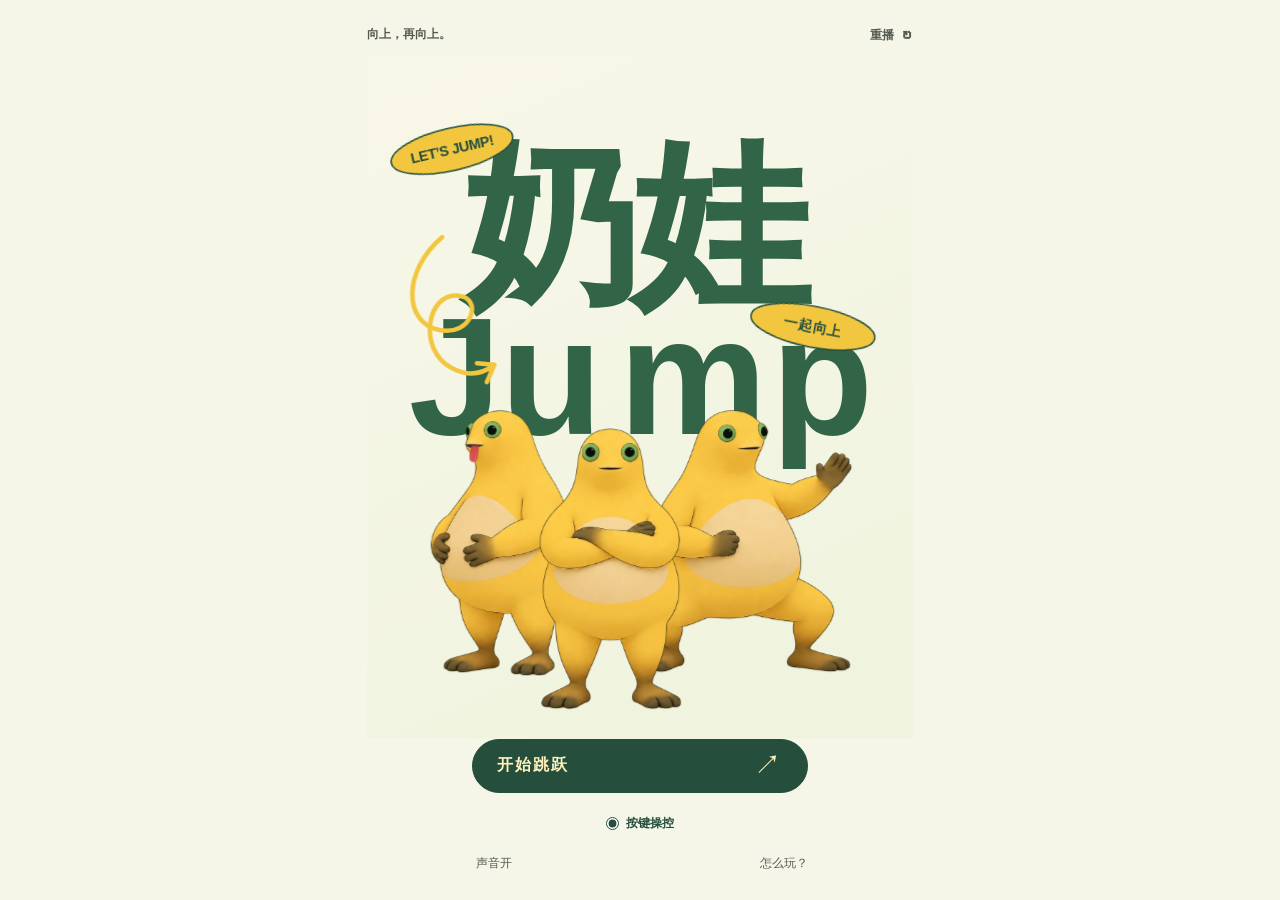
==== index.html @ a91e10dd "Publish current admin settings and original game audio" ====
<!doctype html>
<html lang="zh-CN">
<head>
  <meta name="naiwa-release" content="eeead22b32a5466d">
  <meta charset="utf-8">
  <meta name="viewport" content="width=device-width,initial-scale=1,viewport-fit=cover">
  <meta name="theme-color" content="#f5f6e8">
  <meta name="description" content="奶娃Jump，向上，再向上。和奶娃一起开始今天的第一跳。">
  <title>奶娃Jump</title>
  <link rel="icon" type="image/svg+xml" href="./releases/eeead22b32a5466d/assets/home/favicon.svg">
  <link rel="stylesheet" href="./releases/eeead22b32a5466d/src/styles.css">
  <link rel="stylesheet" href="./releases/eeead22b32a5466d/src/home.css">
</head>
<body class="home-page">
  <main id="home" class="jump-home" aria-label="奶娃Jump 游戏首页">
    <div class="home-topbar">
      <span id="home-record">向上，再向上。</span>
      <button id="replay" class="home-text-button" type="button" aria-label="重播首页动画">重播 <span aria-hidden="true">↻</span></button>
    </div>
    <section class="poster" aria-label="奶娃Jump 动态海报">
      <h1 class="sr-only">奶娃Jump</h1>
      <svg id="poster-art" viewBox="0 0 720 900" xmlns="http://www.w3.org/2000/svg" role="img" aria-labelledby="poster-title poster-description">
        <title id="poster-title">奶娃Jump</title>
        <desc id="poster-description">绿色大字下，同一个黄色奶娃从左至右做出侧身抱肚、正面抱臂、马步抬掌三个动作，人物造型依据四视图，搭配浅黄绿色背景。</desc>
        <defs>
          <linearGradient id="paper" x1="0" y1="0" x2="0.35" y2="1">
            <stop offset="0" stop-color="#f8f7e9"/><stop offset="1" stop-color="#f0f4df"/>
          </linearGradient>
          <clipPath id="jump-entry-window"><path d="M0 0h720v551H0z"/></clipPath>
        </defs>
        <path fill="url(#paper)" d="M0 0h720v900H0z"/>
        <g class="title-art" fill="#326447" aria-hidden="true">
          <g class="title-letter" data-letter="奶"><text x="125" y="305" class="title-cn">奶</text></g>
          <g class="title-letter" data-letter="娃"><text x="350" y="305" class="title-cn">娃</text></g>
          <g clip-path="url(#jump-entry-window)">
            <g class="title-letter" data-letter="J"><text x="55" y="499" class="title-en">J</text></g>
            <g class="title-letter" data-letter="u"><text x="176" y="499" class="title-en">u</text></g>
            <g class="title-letter" data-letter="m"><text x="332" y="499" class="title-en">m</text></g>
            <g class="title-letter" data-letter="p"><text x="533" y="499" class="title-en">p</text></g>
          </g>
        </g>
        <g class="sticker-wrap sticker-one" aria-hidden="true">
          <g transform="translate(112 123) rotate(-13)">
            <ellipse rx="82" ry="28" fill="#f3c63f" stroke="#254f3c" stroke-width="2"/>
            <text text-anchor="middle" dominant-baseline="central" fill="#254f3c" class="sticker-text">LET’S JUMP!</text>
          </g>
        </g>
        <g class="sticker-wrap sticker-two" aria-hidden="true">
          <g transform="translate(588 357) rotate(11)">
            <ellipse rx="83" ry="27" fill="#f3c63f" stroke="#254f3c" stroke-width="2"/>
            <text text-anchor="middle" dominant-baseline="central" fill="#254f3c" class="sticker-text sticker-chinese">一起向上</text>
          </g>
        </g>
        <g class="direction-mark" fill="none" stroke="#f3c63f" stroke-width="6" stroke-linecap="round" stroke-linejoin="round" aria-hidden="true">
          <path d="M99 239C47 283 48 351 94 361C139 371 153 319 121 316C78 311 67 388 111 411C136 425 155 417 167 408M145 405l23 2-10 23"/>
        </g>
        <g id="mascots" aria-hidden="true">
          <g id="mascot-motion">
            <g transform="translate(84 467) scale(.945945946)"><g class="mascot-slot slot-left" data-character="left" data-visible-width="194.690266"></g></g>
            <g transform="translate(352 467) scale(.932432432)"><g class="mascot-slot slot-right" data-character="right" data-visible-width="287.047244"></g></g>
            <g transform="translate(227 491)"><g class="mascot-slot slot-center" data-character="center" data-visible-width="187.121019"></g></g>
          </g>
        </g>
      </svg>
      <p id="art-error" class="home-error" hidden>角色插画加载失败，请刷新页面重试。</p>
    </section>
    <div class="home-actions">
      <button id="start-jump" class="home-start" type="button"><span>开始跳跃</span><span aria-hidden="true">↗</span></button>
      <fieldset class="home-modes" aria-label="选择操控方式">
        <legend class="sr-only">选择操控方式</legend>
        <label><input type="radio" name="home-mode" value="buttons" checked><span>按键操控</span></label>
        <!-- Tilt entry is retained for later development; restore hidden/disabled together. -->
        <label hidden><input type="radio" name="home-mode" value="tilt" disabled><span>倾斜操控</span></label>
      </fieldset>
      <div class="home-bottom">
        <button id="sound-toggle" class="home-text-button" type="button" aria-pressed="true">声音开</button>
        <button id="how-to" class="home-text-button" type="button" aria-expanded="false" aria-controls="home-help">怎么玩？</button>
      </div>
      <p id="home-help" class="home-help" hidden>奶娃会自动跳跃。电脑用 A / D 或左右方向键；手机按住左右按钮。</p>
      <p id="home-status" class="home-status" role="status" aria-live="polite"></p>
    </div>
  </main>
  <section id="game-shell" class="home-game-shell" aria-label="奶娃跳跃游戏" hidden>
    <div id="game-host" hidden></div>
    <button id="game-back" class="home-game-back" type="button">返回首页</button>
  </section>
  <noscript><p class="home-noscript">请启用 JavaScript 以播放动画和开始游戏。</p></noscript>
  <script type="module" src="./releases/eeead22b32a5466d/src/home.js"></script>
</body>
</html>
---- releases/eeead22b32a5466d/src/styles.css ----
@charset "UTF-8";
/* Game styles are scoped to .naiwa. The temporary page shell lives in play.css. */
.naiwa {
  font-family: "Microsoft YaHei", "PingFang SC", system-ui, sans-serif;
  font-synthesis: none;
  font-size: 16px;
  font-weight: 400;
  -webkit-tap-highlight-color: transparent;
}
.naiwa, .naiwa * { box-sizing: border-box; }
.naiwa button, .naiwa input { font: inherit; }
.naiwa button { cursor: pointer; touch-action: manipulation; user-select: none; -webkit-user-select: none; -webkit-touch-callout: none; }
.naiwa button:disabled { cursor: default; opacity: .55; }
.naiwa button:focus-visible, .naiwa input:focus-visible { outline: 3px solid #d58348; outline-offset: 3px; }
.naiwa button:active:not(:disabled) { transform: translateY(2px); }
.naiwa[hidden], .naiwa [hidden] { display: none !important; }
.naiwa .build-version { margin: 14px 0 0; text-align: center; font-size: 11px; line-height: 1.5; color: #738b79; }

.naiwa {
  width: min(100%,430px);
  height: 100dvh;
  max-height: 920px;
  outline: none;
  position: relative;
  color: #263f3d;
}

.naiwa .game-frame {
  height: 100%;
  display: flex;
  flex-direction: column;
  overflow: hidden;
  background: #f8f6e9;
  position: relative;
}

.naiwa .brand-bar {
  height: 58px;
  min-height: 58px;
  padding: 0 22px;
  display: flex;
  align-items: center;
  justify-content: space-between;
  border-bottom: 1px solid #263f3d18;
  background: #faf8ed;
  z-index: 1;
}

.naiwa .wordmark {
  font-size: 19px;
  letter-spacing: 2px;
  font-weight: 900;
  display: flex;
  align-items: center;
  gap: 8px;
}

.naiwa .brand-star {
  font-size: 27px;
  line-height: 1;
  color: #ad653d;
}

.naiwa .edition {
  font-size: 10px;
  letter-spacing: 2px;
  color: #708078;
}

.naiwa .playfield {
  position: relative;
  flex: 1;
  min-height: 0;
  overflow: hidden;
}

.naiwa .playfield canvas {
  display: block;
  width: 100%;
  height: 100%;
  touch-action: none;
}

.naiwa .hud {
  position: absolute;
  inset: 20px 22px auto;
  display: flex;
  justify-content: space-between;
  pointer-events: none;
}

.naiwa .height {
  display: flex;
  flex-direction: column;
}

.naiwa .height>span {
  font-size: 10px;
  letter-spacing: 2px;
  color: #6e8478;
}

.naiwa .height strong {
  font-family: ui-rounded,"Arial Rounded MT Bold",system-ui,sans-serif;
  font-size: 38px;
  line-height: 1.2;
  letter-spacing: -1.8px;
  font-weight: 850;
  font-variant-numeric: tabular-nums;
}

.naiwa .height .difficulty-label {
  margin-top: 3px;
  font-size: 10px;
  letter-spacing: 1px;
  font-weight: 700;
  color: #526e52;
}
.naiwa .height .difficulty-label[data-stage="2"] { color: #926221; }
.naiwa .height .difficulty-label[data-stage="3"],
.naiwa .height .difficulty-label[data-stage="4"] { color: #a04b44; }

.naiwa .height small {
  font-size: 15px;
  letter-spacing: 0;
  margin-left: 5px;
  color: #6e8478;
  font-weight: 500;
}

.naiwa .pause-button {
  pointer-events: auto;
  border: 1.5px solid #263f3d;
  background: #fffdf1dd;
  color: #263f3d;
  border-radius: 50%;
  height: 44px;
  width: 44px;
  font-size: 22px;
  font-weight: 700;
  box-shadow: 0 3px 0 #263f3d12;
}

.naiwa .control-bar {
  min-height: 94px;
  padding: 14px 22px max(14px,env(safe-area-inset-bottom));
  display: flex;
  justify-content: space-between;
  align-items: center;
  border-top: 1px solid #263f3d1a;
  background: #faf8ed;
  gap: 10px;
}

.naiwa .direction-button {
  width: 86px;
  height: 61px;
  flex-shrink: 0;
  border: 1.5px solid #263f3d;
  border-radius: 18px;
  background: #fffdf1;
  box-shadow: 0 4px 0 #bdc9b5;
  font-size: 34px;
  line-height: 1;
  color: #263f3d;
  touch-action: none;
  transition: background 90ms,transform 90ms;
}

.naiwa .direction-button.held {
  background: #f6d75d;
  transform: translateY(4px);
  box-shadow: none;
}

.naiwa .direction-button:disabled {
  opacity: .28;
}

.naiwa .control-caption {
  text-align: center;
  line-height: 1.8;
  white-space: nowrap;
}

.naiwa .control-caption strong {
  display: block;
  font-size: 12px;
  letter-spacing: 2px;
}

.naiwa .control-caption span {
  font-size: 10px;
  color: #7a887b;
}

.naiwa .control-bar[data-mode="tilt"] [data-direction] {
  display: none;
}

.naiwa .control-bar[data-mode="tilt"] {
  justify-content: center;
}

.naiwa .overlay {
  position: absolute;
  inset: 0;
  background: #f4f5eacd;
  display: flex;
  align-items: center;
  justify-content: center;
  padding: 18px;
  overflow: auto;
  overscroll-behavior: contain;
  z-index: 5;
}

.naiwa .panel {
  width: 100%;
  max-width: 355px;
  max-height: 100%;
  overflow: auto;
  padding: 25px 22px;
  background: #fffdf3;
  border: 1.5px solid #263f3d;
  border-radius: 23px;
  box-shadow: 0 7px 0 #263f3d12;
  scrollbar-width: thin;
}

.naiwa .panel-kicker {
  font-size: 11px;
  letter-spacing: 2px;
  margin: 0 0 10px;
  color: #798775;
}

.naiwa .panel h1,
.naiwa .panel h2 {
  font-size: 26px;
  line-height: 1.35;
  letter-spacing: -1px;
  margin: 0 0 9px;
  font-weight: 850;
}

.naiwa .panel-intro {
  font-size: 12px;
  line-height: 1.7;
  color: #748275;
  margin: 0 0 23px;
}

.naiwa .mode-options {
  display: grid;
  gap: 10px;
  margin: 18px 0 20px;
}

.naiwa .mode-card {
  width: 100%;
  display: grid;
  grid-template-columns: 29px 1fr 17px;
  gap: 10px;
  align-items: center;
  text-align: left;
  background: transparent;
  color: #263f3d;
  border: 1.5px solid #d9dfcc;
  border-radius: 13px;
  padding: 14px 12px;
  min-height: 86px;
}

.naiwa .mode-card.selected {
  background: #f0f3de;
  border-color: #4b6650;
  box-shadow: inset 0 0 0 .5px #4b6650;
}

.naiwa .mode-card strong {
  display: block;
  font-size: 14px;
  margin-bottom: 5px;
}

.naiwa .mode-card small {
  display: block;
  font-size: 11px;
  line-height: 1.65;
  color: #6b7b6d;
}

.naiwa .mode-symbol {
  font-size: 30px;
  color: #526e52;
}

.naiwa .mode-symbol.arrows {
  font-size: 32px;
}

.naiwa .selection {
  width: 17px;
  height: 17px;
  border: 1px solid #a7b69d;
  border-radius: 50%;
  font-size: 12px;
  line-height: 16px;
  text-align: center;
}

.naiwa .selected .selection {
  background: #526e52;
  border-color: #526e52;
  color: #fffdf1;
}

.naiwa .primary {
  width: 100%;
  padding: 16px 17px;
  min-height: 52px;
  display: flex;
  justify-content: space-between;
  align-items: center;
  border: 1.5px solid #263f3d;
  border-radius: 12px;
  background: #f6d75d;
  color: #263f3d;
  font-size: 15px;
  font-weight: 750;
  box-shadow: 0 4px 0 #d9bc4b;
  gap: 8px;
}

.naiwa .primary>span {
  font-size: 20px;
  line-height: 1;
}

.naiwa .best-line {
  font-size: 11px;
  color: #7a887b;
  display: flex;
  justify-content: center;
  gap: 10px;
  margin: 19px 0 0;
}

.naiwa .best-line strong {
  font-weight: 700;
  color: #526951;
}

.naiwa .button-row {
  display: flex;
  gap: 9px;
  margin-top: 15px;
}

.naiwa .secondary {
  padding: 12px 8px;
  min-height: 44px;
  flex: 1;
  border: 1px solid #d9dfcc;
  background: transparent;
  border-radius: 11px;
  color: #526951;
  font-size: 12px;
}

.naiwa .secondary.full {
  width: 100%;
  margin-top: 14px;
}

.naiwa .notice {
  font-size: 12px;
  line-height: 1.7;
  padding: 10px 12px;
  background: #edf1e0;
  border-radius: 9px;
  margin: 10px 0 16px;
  overflow-wrap: anywhere;
}

.naiwa .notice.error {
  background: #f8e8e1;
  color: #78452e;
}

.naiwa .text-button {
  background: none;
  border: 0;
  padding: 8px 0;
  color: #526951;
  text-decoration: underline;
  text-underline-offset: 3px;
  font-size: 12px;
  min-height: 40px;
  display: block;
}

.naiwa .notice.error .text-button {
  color: #78452e;
  font-weight: 700;
}

.naiwa .sound-settings {
  display: flex;
  gap: 25px;
  margin: 12px 0 21px;
}

.naiwa .sound-settings label {
  position: relative;
  font-size: 12px;
  display: flex;
  gap: 10px;
  align-items: center;
  cursor: pointer;
  min-height: 32px;
}

.naiwa .sound-settings input {
  position: absolute;
  right: 0;
  width: 35px;
  height: 24px;
  opacity: 0;
  cursor: pointer;
}

.naiwa .switch {
  width: 34px;
  height: 20px;
  border-radius: 15px;
  background: #d9dfcc;
  padding: 3px;
  pointer-events: none;
}

.naiwa .switch:before {
  content: "";
  display: block;
  width: 14px;
  height: 14px;
  border-radius: 50%;
  background: #fffdf3;
}

.naiwa .sound-settings input:checked+.switch {
  background: #526e52;
}

.naiwa .sound-settings input:checked+.switch:before {
  transform: translateX(14px);
}

.naiwa .sound-settings input:focus-visible+.switch {
  outline: 3px solid #d58348;
  outline-offset: 3px;
}

.naiwa .setting-label {
  display: flex;
  justify-content: space-between;
  font-size: 12px;
}

.naiwa .tilt-settings input {
  width: 100%;
  accent-color: #526e52;
  font-size: 16px;
  height: 30px;
}

.naiwa .tilt-settings .text-button {
  padding-top: 0;
}

.naiwa .result-label {
  font-size: 12px;
  margin: 25px 0 0;
  color: #748275;
}

.naiwa .result-score {
  font-family: ui-rounded,system-ui,sans-serif;
  font-weight: 850;
  font-size: 76px;
  line-height: 1.3;
  letter-spacing: -4px;
  font-variant-numeric: tabular-nums;
}

.naiwa .result-score span {
  font-size: 22px;
  letter-spacing: 0;
  margin-left: 8px;
  font-weight: 500;
  color: #748275;
}

.naiwa .result-best {
  display: flex;
  justify-content: space-between;
  font-size: 12px;
  color: #748275;
  padding: 13px 0 22px;
  margin: 0 0 12px;
  border-bottom: 1px dashed #c9d1bc;
}

.naiwa .result-best strong {
  color: #526951;
}

.naiwa .hint {
  position: absolute;
  bottom: 26px;
  left: 50%;
  transform: translateX(-50%);
  white-space: nowrap;
  font-size: 12px;
  line-height: 1.6;
  background: #263f3dee;
  color: #fffdf1;
  padding: 11px 17px;
  border-radius: 30px;
  pointer-events: none;
  z-index: 3;
  max-width: calc(100% - 22px);
}

.naiwa .orientation-cover {
  position: absolute;
  inset: 0;
  z-index: 20;
  background: #f9f7e9;
  display: flex;
  flex-direction: column;
  justify-content: center;
  align-items: center;
  text-align: center;
  padding: 20px;
}

.naiwa .orientation-cover>span {
  font-size: 55px;
}

.naiwa .orientation-cover h2 {
  font-size: 22px;
  margin: 10px 0;
}

.naiwa .orientation-cover p {
  font-size: 13px;
  color: #748275;
  line-height: 1.8;
}

.naiwa .height {
  background: #f7f8edef;
  border-radius: 13px;
  padding: 9px 12px;
  margin: -9px -12px 0;
  box-shadow: 0 1px 0 #263f3d09;
}

@media(hover:hover) and (pointer:fine) {
  .naiwa .mode-card:hover,
  .naiwa .secondary:hover {
    background: #f0f3de;
  }

  .naiwa .primary:hover {
    background: #ffe375;
  }

  .naiwa .pause-button:hover {
    background: #f6d75d;
  }

}

@media(min-width:600px) and (min-height:760px) {
  .naiwa {
    height: calc(100dvh - 48px);
    max-height: 870px;
  }

  .naiwa .game-frame {
    border-radius: 24px;
    border: 1px solid #ffffff38;
    box-shadow: 0 22px 70px #0e201f66;
  }

}

@media(pointer:coarse) {
  .naiwa .brand-bar {
    height: calc(51px + env(safe-area-inset-top));
    min-height: calc(51px + env(safe-area-inset-top));
    padding-top: env(safe-area-inset-top);
  }

  .naiwa {
    max-height: none;
  }

  .naiwa .game-frame {
    border-radius: 0;
  }

}

@media(max-height:700px) {
  .naiwa .brand-bar {
    height: 45px;
    min-height: 45px;
  }

  .naiwa .control-bar {
    min-height: 76px;
    padding-top: 9px;
    padding-bottom: max(9px,env(safe-area-inset-bottom));
  }

  .naiwa .direction-button {
    height: 51px;
    width: 76px;
  }

  .naiwa .panel {
    padding: 18px;
  }

  .naiwa .mode-options {
    margin: 12px 0;
    gap: 7px;
  }

  .naiwa .mode-card {
    padding: 10px;
    min-height: 71px;
  }

  .naiwa .panel-intro {
    margin-bottom: 14px;
  }

  .naiwa .panel h1,
  .naiwa .panel h2 {
    font-size: 23px;
  }

  .naiwa .panel-kicker {
    margin-bottom: 6px;
  }

  .naiwa .primary {
    padding: 12px;
    min-height: 47px;
  }

  .naiwa .sound-settings {
    margin: 7px 0 12px;
  }

}

@media(prefers-reduced-motion:reduce) {
  .naiwa *,
  .naiwa *:before,
  .naiwa *:after {
    transition: none!important;
    scroll-behavior: auto!important;
  }

}

.naiwa .result-character { display: block; width: 66px; height: 88px; object-fit: contain; margin: -10px auto -8px; }

/* Cover world: warm ivory framing and soft forest-green controls. */
.naiwa { --world-accent: #acc09b; color: #194734; }
.naiwa .game-frame { background: #f8f7ec; }
.naiwa button:focus-visible,
.naiwa input:focus-visible,
.naiwa .sound-settings input:focus-visible + .switch { outline-color: #c59327; }
.naiwa .brand-bar {
  height: 48px;
  min-height: 48px;
  padding: 0 18px;
  background: #faf9ef;
  color: #194734;
  border-bottom: 1px solid #31534010;
}
.naiwa .wordmark { font-size: 18px; letter-spacing: .5px; gap: 7px; }
.naiwa .brand-star { font-size: 22px; color: #c9a741; }
.naiwa .edition { color: #617367; font-size: 10px; letter-spacing: 1px; }
.naiwa .hud { inset: 14px 16px auto; align-items: flex-start; }
.naiwa .height {
  position: relative;
  margin: 0;
  padding: 8px 11px 9px;
  min-width: 108px;
  background: #fcfbf0f5;
  color: #194734;
  border: 1px solid #fffef7b3;
  border-radius: 13px;
  box-shadow: 0 3px 12px #2544300c;
}
/* The number and unit already identify the height; retain its label for readers. */
.naiwa .height > span:first-child {
  position: absolute;
  width: 1px;
  height: 1px;
  overflow: hidden;
  clip-path: inset(50%);
  white-space: nowrap;
}
.naiwa .height strong { font-size: 30px; line-height: 1.1; letter-spacing: -1px; }
.naiwa .height small { color: #194734; font-size: 15px; font-weight: 700; margin-left: 4px; }
.naiwa .height .world-label { margin-top: 4px; color: #314c3d; font-size: 11px; line-height: 1.25; letter-spacing: .5px; font-weight: 700; }
.naiwa .height .difficulty-label,
.naiwa .height .difficulty-label[data-stage] { margin-top: 4px; color: #5f7165; font-size: 9px; line-height: 1.25; font-weight: 400; letter-spacing: .5px; }
.naiwa .height .difficulty-label::before { content: '难度 · '; }
.naiwa .world-stops { display: flex; align-items: center; gap: 4px; margin-top: 5px; }
.naiwa .world-stops i { display: block; width: 8px; height: 3px; border-radius: 2px; background: #dbe1d2; }
.naiwa .world-stops i.reached { background: #708d69; }
.naiwa .world-stops i.current { width: 15px; background: #24523e; }
.naiwa .pause-button {
  display: grid;
  place-items: center;
  position: relative;
  padding: 0;
  background: #214e3e;
  color: #faf9eb;
  border: 1.5px solid #fffef0;
  border-radius: 50%;
  height: 44px;
  width: 44px;
  line-height: 1;
  font-size: 0;
  box-shadow: 0 2px 9px #1b382b1a;
}
.naiwa .pause-button::before,
.naiwa .pause-button::after { content: ''; position: absolute; top: 50%; transform: translateY(-50%); width: 5px; height: 18px; border-radius: 3px; background: currentColor; }
.naiwa .pause-button::before { left: 13px; }
.naiwa .pause-button::after { right: 13px; }
.naiwa .control-bar {
  min-height: 86px;
  padding: 12px 18px max(12px, env(safe-area-inset-bottom));
  gap: 8px;
  color: #254638;
  border-top: 1px solid #31534010;
  background: #faf9ef;
}
.naiwa .control-caption { min-width: 0; line-height: 1.7; }
.naiwa .control-caption strong { font-size: 12px; letter-spacing: .5px; }
.naiwa .control-caption span { color: #657468; font-size: 9px; }
.naiwa .direction-button {
  width: 86px;
  height: 56px;
  border: 1px solid #174332;
  border-radius: 999px;
  background: #214e3e;
  color: #faf9eb;
  font-size: 34px;
  font-weight: 500;
  box-shadow: 0 2px 5px #2444340d;
}
.naiwa .direction-button.held { background: #3a7056; transform: translateY(2px); box-shadow: inset 0 1px 3px #17362824; }
.naiwa .direction-button:disabled { opacity: .35; }
.naiwa .overlay { background: #ecf0e3bd; }
.naiwa .panel { background: #fcfbf1; border: 1px solid #b8c6b7; border-radius: 23px; box-shadow: 0 14px 36px #263f3d1a; }
.naiwa .panel-kicker,
.naiwa .panel-intro,
.naiwa .build-version { color: #667766; }
.naiwa .primary { background: #214e3e; border-color: #214e3e; border-radius: 999px; color: #faf9eb; box-shadow: 0 2px 5px #24443412; }
.naiwa .mode-card.selected { background: #eef2e2; border-color: #52765c; box-shadow: inset 0 0 0 .5px #52765c; }
.naiwa .hint { background: #214e3ef2; border: 1px solid #f6f5e93d; border-radius: 999px; color: #faf9eb; box-shadow: 0 3px 12px #1839271a; }
.naiwa .orientation-cover { background: #faf9ef; }
@media (hover: hover) and (pointer: fine) {
  .naiwa .primary:hover,
  .naiwa .pause-button:hover,
  .naiwa .direction-button:hover { background: #32634b; }
  .naiwa .direction-button.held:hover { background: #3a7056; }
}
@media (min-width: 600px) and (min-height: 760px) {
  .naiwa .game-frame { border-color: #dce2d5; box-shadow: 0 18px 55px #30513b1c; }
}
@media (pointer: coarse) {
  .naiwa .brand-bar {
    height: calc(48px + env(safe-area-inset-top));
    min-height: calc(48px + env(safe-area-inset-top));
    padding-top: env(safe-area-inset-top);
  }
}
@media (max-width: 360px) {
  .naiwa .brand-bar { padding-right: 14px; padding-left: 14px; }
  .naiwa .control-bar { padding-right: 14px; padding-left: 14px; gap: 7px; }
  .naiwa .direction-button { width: 72px; }
  .naiwa .control-caption strong { font-size: 11px; }
}
@media (max-height: 700px) {
  .naiwa .brand-bar { height: calc(42px + env(safe-area-inset-top)); min-height: calc(42px + env(safe-area-inset-top)); }
  .naiwa .control-bar { min-height: 74px; padding-top: 9px; padding-bottom: max(9px, env(safe-area-inset-bottom)); }
  .naiwa .direction-button { height: 52px; }
  .naiwa .hud { inset: 10px 13px auto; }
  .naiwa .height { min-width: 101px; padding: 7px 10px; }
  .naiwa .height strong { font-size: 26px; }
  .naiwa .height .difficulty-label { display: block; }
  .naiwa .world-stops { margin-top: 4px; }
}

/* A quiet pause after the fall: the result rises into the same paper-and-green world. */
.naiwa { --ease-out: cubic-bezier(.23, 1, .32, 1); }
.naiwa[data-view="dying"] .control-bar { visibility: hidden; }
.naiwa[data-view="over"] .overlay {
  padding: 22px;
  background: #eff2e6e6;
  animation: result-fade 200ms ease both;
}
.naiwa .result-panel {
  max-width: 354px;
  padding: 24px;
  border: 1px solid #b2c1a7;
  border-radius: 26px;
  background: #fcfbef;
  box-shadow: 0 8px 0 #32513e0a, 0 18px 44px #1e453320;
  animation: result-enter 240ms var(--ease-out) both;
}
.naiwa .result-hero {
  display: grid;
  grid-template-columns: 1fr 126px;
  align-items: center;
  min-height: 130px;
  margin-bottom: 13px;
}
.naiwa .result-heading { position: relative; z-index: 1; }
.naiwa .result-panel .panel-kicker {
  margin: 0 0 10px;
  color: #688064;
  font-family: Arial, sans-serif;
  font-size: 10px;
  font-weight: 700;
  letter-spacing: 2.5px;
}
.naiwa .result-panel h2 {
  margin: 0;
  font-size: 33px;
  line-height: 1.15;
  letter-spacing: -.8px;
  color: #254f3c;
}
.naiwa .result-heading h2 > span { display: block; }
.naiwa .result-portrait {
  position: relative;
  height: 130px;
  isolation: auto;
}
.naiwa .result-portrait::before {
  content: '';
  position: absolute;
  z-index: -1;
  inset: 15px -3px 5px 4px;
  border-radius: 47% 53% 42% 58%;
  background: #e6ecc2;
  transform: rotate(-9deg);
}
.naiwa .result-panel .result-character {
  position: absolute;
  inset: auto 0 0 auto;
  width: 126px;
  height: 140px;
  margin: 0;
  object-fit: contain;
  mix-blend-mode: multiply;
}
.naiwa .result-panel .result-sad { width: 116px; height: 132px; right: 4px; bottom: 2px; object-fit: cover; }
.naiwa .result-panel[data-result="regular"] .result-portrait::before { content: none; }
.naiwa .result-panel[data-result="record"] .result-portrait::before { background: #f1e8b5; }
.naiwa .result-panel .result-laugh,
.naiwa .result-panel .result-poster {
  width: 154px;
  height: 154px;
  right: -12px;
  bottom: 0;
  mix-blend-mode: normal;
  pointer-events: none;
}
.naiwa .result-spark {
  position: absolute;
  top: 4px;
  right: 0;
  color: #b4932f;
  font-size: 26px;
  line-height: 1;
  transform: rotate(12deg);
}
.naiwa .result-stats {
  padding-top: 13px;
  border-top: 1px dashed #c7ceb6;
  animation: result-enter 200ms var(--ease-out) 40ms both;
}
.naiwa .result-score-heading {
  display: flex;
  align-items: center;
  justify-content: space-between;
  gap: 8px;
  min-height: 23px;
}
.naiwa .result-panel .result-label {
  margin: 0;
  font-size: 12px;
  color: #60745f;
}
.naiwa .result-record {
  display: inline-flex;
  align-items: center;
  gap: 4px;
  padding: 3px 8px;
  border-radius: 999px;
  background: #f3d46b;
  color: #455328;
  font-size: 10px;
  font-weight: 700;
  line-height: 1.5;
  white-space: nowrap;
}
.naiwa .result-panel .result-score {
  display: flex;
  align-items: baseline;
  font-family: "Arial Rounded MT Bold", Arial, sans-serif;
  font-size: clamp(56px, 18vw, 78px);
  font-weight: 800;
  line-height: 1.12;
  letter-spacing: -3.8px;
  color: #254f3c;
}
.naiwa .result-panel .result-score > span {
  margin-left: 7px;
  color: #61775f;
  font-size: 20px;
  font-weight: 500;
  letter-spacing: 0;
}
.naiwa .result-panel .result-best {
  display: flex;
  align-items: center;
  justify-content: space-between;
  gap: 12px;
  min-height: 42px;
  margin: 5px 0 0;
  padding: 7px 0;
  border: 0;
  font-size: 12px;
  color: #60745f;
}
.naiwa .result-panel .result-best strong {
  color: #254f3c;
  font-size: 17px;
  font-weight: 750;
  font-variant-numeric: tabular-nums;
  white-space: nowrap;
}
.naiwa .result-leaderboard {
  display: flex;
  align-items: center;
  width: 100%;
  gap: 9px;
  min-height: 54px;
  margin-top: 10px;
  padding: 10px 13px;
  background: #edf0dd;
  color: #36573e;
  border: 1px solid #dbe2c9;
  border-radius: 13px;
  text-align: left;
  animation: result-enter 200ms var(--ease-out) 80ms both;
}
.naiwa .result-leaderboard[aria-disabled="true"] { cursor: default; }
.naiwa .result-leaderboard[aria-disabled="true"]:active { transform: none; }
.naiwa .result-leaderboard-icon { display: flex; align-items: center; flex-shrink: 0; }
.naiwa .result-leaderboard-icon svg { display: block; width: 23px; height: 23px; }
.naiwa .result-leaderboard-label { flex: 1; font-size: 12px; font-weight: 700; white-space: nowrap; }
.naiwa .result-leaderboard-state { color: #738064; font-size: 10px; white-space: nowrap; }
.naiwa .result-actions {
  display: grid;
  grid-template-columns: 1.5fr 1fr;
  gap: 10px;
  margin-top: 19px;
  animation: result-enter 200ms var(--ease-out) 80ms both;
}
.naiwa .result-actions button {
  display: flex;
  justify-content: center;
  align-items: center;
  gap: 9px;
  min-height: 51px;
  padding: 11px 12px;
  border-radius: 999px;
  font-size: 14px;
  font-weight: 700;
  transition: transform 140ms var(--ease-out), background-color 160ms ease;
}
.naiwa .result-actions .primary { background: #254f3c; color: #fff2bd; border-color: #254f3c; box-shadow: none; }
.naiwa .result-actions .secondary { color: #36573e; border-color: #afbea5; background: transparent; }
.naiwa .result-actions button > span { font-size: inherit; line-height: 1.4; }
.naiwa .result-actions button > svg { width: 18px; height: 18px; flex-shrink: 0; }
.naiwa .result-actions button:active:not(:disabled) { transform: scale(.97); }
.naiwa .result-panel .notice { margin: 12px 0 0; font-size: 11px; }
.naiwa .result-support {
  display: flex;
  align-items: center;
  justify-content: center;
  gap: 7px;
  width: 100%;
  min-height: 44px;
  margin-top: 10px;
  padding: 10px 0 0;
  border: 0;
  border-top: 1px dashed #d7dcc8;
  background: transparent;
  color: #4b654d;
  font-size: 12px;
}
.naiwa .result-support > svg { width: 15px; height: 15px; }
.naiwa .result-support-note { color: #75836c; font-size: 10px; }
.naiwa .support-dialog {
  position: fixed;
  inset: 0;
  width: min(354px, calc(100% - 32px));
  max-width: none;
  max-height: calc(100dvh - 32px - env(safe-area-inset-top) - env(safe-area-inset-bottom));
  margin: auto;
  padding: 28px 24px 16px;
  overflow-y: auto;
  overscroll-behavior: contain;
  border: 1px solid #b2c1a7;
  border-radius: 26px;
  background: #fcfbef;
  color: #254f3c;
  box-shadow: 0 24px 80px #132c3540;
  text-align: center;
  scrollbar-width: thin;
}
.naiwa .support-dialog::backdrop { background: #183b2b80; }
.naiwa .support-close {
  position: absolute;
  top: 9px;
  right: 9px;
  display: grid;
  place-items: center;
  width: 44px;
  height: 44px;
  padding: 12px;
  border: 0;
  border-radius: 50%;
  background: transparent;
  color: #526c52;
}
.naiwa .support-close svg { width: 20px; height: 20px; }
.naiwa .support-mark { display: grid; place-items: center; width: 46px; height: 46px; margin: 0 auto 13px; border-radius: 50%; background: #f4d575; }
.naiwa .support-mark svg { width: 23px; height: 23px; }
.naiwa .support-kicker { margin: 0 0 8px; font: 700 9px Arial, sans-serif; letter-spacing: 2px; color: #738064; }
.naiwa .support-dialog h2 { margin: 0; font-size: 24px; line-height: 1.4; letter-spacing: -.5px; }
.naiwa .support-description { margin: 10px 0 18px; font-size: 12px; line-height: 1.9; color: #64765c; }
.naiwa .support-code { display: grid; place-items: center; width: 100%; min-height: 220px; padding: 12px; border: 1px solid #e0e5d6; border-radius: 16px; background: #fff; }
.naiwa .support-qr { display: block; width: 100%; max-height: 300px; object-fit: contain; -webkit-touch-callout: default; user-select: auto; }
.naiwa .support-placeholder { display: grid; justify-items: center; gap: 10px; padding: 20px 0; color: #6a7a64; }
.naiwa .support-placeholder-icon { display: grid; place-items: center; width: 48px; height: 48px; border-radius: 50%; background: #f3f5ec; color: #a2af90; }
.naiwa .support-placeholder-icon svg { width: 23px; height: 23px; }
.naiwa .support-placeholder strong { font-size: 14px; font-weight: 500; }
.naiwa .support-placeholder > span:last-child { font-size: 10px; line-height: 1.7; }
.naiwa .support-hint { margin: 12px 0; color: #6b7b61; font-size: 10px; line-height: 1.9; }
.naiwa .support-save { display: flex; align-items: center; justify-content: center; min-height: 46px; border: 1px solid #254f3c; border-radius: 99px; background: #254f3c; color: #fff2bd; font-size: 13px; font-weight: 700; text-decoration: none; touch-action: manipulation; }
.naiwa .support-save:focus-visible { outline: 3px solid #d58348; outline-offset: 3px; }
.naiwa .support-note { margin: 15px 0 0; color: #75836c; font-size: 10px; line-height: 1.7; }
.naiwa .support-back { min-height: 44px; padding: 10px 18px; border: 0; background: transparent; color: #526c52; font-size: 12px; }
@media (hover: hover) and (pointer: fine) {
  .naiwa .result-support:hover { color: #254f3c; }
  .naiwa .support-close:hover { background: #edf0dd; }
  .naiwa .support-save:hover { background: #386449; }
  .naiwa .support-back:hover { text-decoration: underline; }
}
@media (max-width: 360px), (max-height: 650px) {
  .naiwa .result-support { margin-top: 8px; }
  .naiwa .support-dialog { padding: 22px 20px 10px; border-radius: 22px; }
  .naiwa .support-mark { width: 38px; height: 38px; margin-bottom: 8px; }
  .naiwa .support-dialog[data-ready="true"] .support-mark { display: none; }
  .naiwa .support-dialog h2 { font-size: 22px; }
  .naiwa .support-description { margin: 8px 0 12px; }
  .naiwa .support-code { min-height: 180px; padding: 10px; }
  .naiwa .support-qr { max-height: 200px; }
  .naiwa .support-hint { margin: 8px 0; }
  .naiwa .support-note { margin-top: 10px; }
}
@keyframes result-enter {
  from { opacity: 0; transform: translateY(12px); }
  to { opacity: 1; transform: translateY(0); }
}
@keyframes result-fade { from { opacity: 0; } to { opacity: 1; } }
@media (hover: hover) and (pointer: fine) {
  .naiwa .result-actions .primary:hover { background: #386449; }
  .naiwa .result-actions .secondary:hover { background: #eff1df; }
  .naiwa .result-leaderboard[aria-disabled="false"]:hover { background: #e4e9cc; }
}
@media (max-width: 360px), (max-height: 650px) {
  .naiwa[data-view="over"] .overlay { padding: 14px; }
  .naiwa .result-panel { padding: 19px; border-radius: 22px; }
  .naiwa .result-hero { grid-template-columns: 1fr 105px; min-height: 104px; margin-bottom: 9px; }
  .naiwa .result-panel .panel-kicker { margin-bottom: 8px; font-size: 9px; letter-spacing: 2px; }
  .naiwa .result-panel h2 { font-size: 28px; }
  .naiwa .result-portrait { height: 104px; }
  .naiwa .result-panel .result-character { width: 105px; height: 120px; right: 0; bottom: 0; }
  .naiwa .result-panel .result-sad { width: 100px; height: 112px; right: 0; bottom: 0; }
  .naiwa .result-panel .result-laugh,
  .naiwa .result-panel .result-poster { width: 128px; height: 128px; right: -10px; bottom: 0; }
  .naiwa .result-spark { font-size: 22px; }
  .naiwa .result-stats { padding-top: 10px; }
  .naiwa .result-panel .result-score { font-size: 65px; }
  .naiwa .result-panel .result-best { min-height: 36px; margin-top: 2px; }
  .naiwa .result-leaderboard { min-height: 50px; margin-top: 9px; padding: 9px 10px; gap: 7px; }
  .naiwa .result-actions { margin-top: 15px; gap: 8px; }
  .naiwa .result-actions button { min-height: 48px; gap: 6px; padding: 10px 8px; font-size: 13px; }
}
@media (max-height: 600px) {
  .naiwa .result-panel { padding: 14px 19px; }
  .naiwa .result-hero { margin-bottom: 6px; }
  .naiwa .result-stats { padding-top: 6px; }
  .naiwa .result-panel .result-score { font-size: 56px; }
  .naiwa .result-panel .result-best { min-height: 32px; }
  .naiwa .result-leaderboard { min-height: 44px; margin-top: 6px; padding-block: 7px; }
  .naiwa .result-actions { margin-top: 10px; }
  .naiwa .result-support { margin-top: 4px; }
}
@media (prefers-reduced-motion: reduce) {
  .naiwa[data-view="over"] .overlay,
  .naiwa .result-panel,
  .naiwa .result-stats,
  .naiwa .result-leaderboard,
  .naiwa .result-actions { animation: result-fade 160ms ease both; }
  .naiwa .result-actions button:active:not(:disabled) { transform: none; }
}
---- releases/eeead22b32a5466d/src/home.css ----
/* Homepage only. The light, flat poster follows the supplied 4:5 motion reference.
   Layer order: title → stickers → mascot trio; game is a separate full-screen view. */
:root {
  color-scheme: light;
  --home-paper: #f5f6e8;
  --home-ink: #254f3c;
  --home-accent: #326447;
  --home-yellow: #f3c63f;
  --ease-out: cubic-bezier(.23,1,.32,1);
  --ease-in-out: cubic-bezier(.77,0,.175,1);
}
html:has(.home-page) { min-height: 100%; background: var(--home-paper); }
.home-page { margin: 0; min-height: 100dvh; color: var(--home-ink); background: var(--home-paper); font-family: "Microsoft YaHei", "PingFang SC", Arial, sans-serif; -webkit-tap-highlight-color: transparent; }
.home-page [hidden] { display: none !important; }
.jump-home, .jump-home *, .home-game-shell { box-sizing: border-box; }
.jump-home {
  position: relative;
  width: min(100%, 590px);
  margin-inline: auto;
  padding: max(12px, env(safe-area-inset-top)) 22px max(14px, env(safe-area-inset-bottom));
  min-height: 100dvh;
  display: flex;
  flex-direction: column;
  align-items: center;
  justify-content: center;
}
.sr-only { position: absolute; width: 1px; height: 1px; overflow: hidden; clip-path: inset(50%); white-space: nowrap; }
.home-topbar { width: 100%; display: flex; justify-content: space-between; align-items: center; color: #555b50; font-size: 12px; font-weight: 600; }
.home-text-button { appearance: none; border: 0; background: none; color: #555b50; font: inherit; font-size: 12px; padding: 10px 0; min-height: 44px; min-width: 44px; cursor: pointer; touch-action: manipulation; }
.home-text-button span { font-family: Arial, sans-serif; margin-left: 5px; font-size: 19px; vertical-align: -1px; }
.poster { width: min(100%, calc((100dvh - 204px) * .8)); position: relative; flex-shrink: 0; }
#poster-art { display: block; width: 100%; height: auto; overflow: hidden; }
.title-cn { font-family: "Microsoft YaHei", "PingFang SC", sans-serif; font-weight: 900; font-size: 233px; stroke: #326447; stroke-width: 2.7px; paint-order: stroke fill; }
.title-en { font-family: "Arial Black", "Arial", sans-serif; font-weight: 900; font-size: 220px; letter-spacing: -17px; }
.title-letter, .sticker-wrap, .direction-mark { transform-box: fill-box; transform-origin: center; }
.sticker-text { font-family: "Arial Black", Arial, sans-serif; font-size: 19px; font-weight: 900; letter-spacing: -.6px; }
.sticker-chinese { font-family: "Microsoft YaHei", sans-serif; font-size: 19px; letter-spacing: 1px; }
#mascot-motion { transform-box: fill-box; transform-origin: center bottom; }
.mascot-slot > svg { overflow: hidden; }
.eye-pupil, .eye-lid, .tongue-motion { transform-box: view-box; transform-origin: 0 0; }
.home-actions { width: min(100%, 336px); flex-shrink: 0; padding-top: 0; }
.home-start {
  appearance: none; width: 100%; min-height: 54px; padding: 12px 24px;
  border: 1.5px solid var(--home-ink); border-radius: 999px; background: var(--home-ink); color: #fff2bd;
  display: flex; align-items: center; justify-content: space-between;
  font: inherit; font-size: 16px; font-weight: 700; letter-spacing: 2px;
  cursor: pointer; touch-action: manipulation;
  transition: transform 140ms var(--ease-out), background-color 180ms ease, opacity 140ms ease;
}
.home-start > span:last-child { font-family: Arial, sans-serif; font-size: 27px; font-weight: 400; line-height: 1; }
.home-start:active { transform: scale(.98); }
.home-start:disabled { opacity: .6; cursor: progress; }
.home-modes { border: 0; padding: 0; margin: 9px 0 0; display: flex; justify-content: center; gap: 25px; }
.home-modes label { display: flex; align-items: center; gap: 7px; min-height: 44px; font-size: 12px; color: #52584d; cursor: pointer; }
.home-modes input { accent-color: var(--home-ink); width: 13px; height: 13px; margin: 0; cursor: pointer; }
.home-modes input:checked + span { color: var(--home-ink); font-weight: 700; }
.home-bottom { display: flex; justify-content: space-between; margin-top: -4px; }
.home-help, .home-status, .home-error { font-size: 12px; line-height: 1.8; margin: 0; color: #52584d; }
.home-help { padding: 5px 0 12px; }
.home-status:empty { display: none; }
.home-status, .home-error { color: #365a34; }
.home-error { position: absolute; inset: auto 0 10%; text-align: center; }
.jump-home button:focus-visible, .jump-home input:focus-visible, .home-game-back:focus-visible { outline: 2px solid var(--home-accent); outline-offset: 5px; }
.home-game-shell { min-height: 100dvh; display: grid; place-items: center; background: #f5f5e9; position: relative; }
/* Keep tilt available on the standalone development page, outside this shell. */
body:not(.tilt-enabled) .home-game-shell .mode-card[data-mode="tilt"] { display: none; }
.home-modes label[hidden] { display: none; }
/* Layer 5 keeps the escape control above the game's header and panels. */
.home-game-back { position: absolute; z-index: 5; top: max(10px, env(safe-area-inset-top)); left: max(12px, calc(50% - 300px)); appearance: none; border: 1px solid #263f3d33; border-radius: 999px; background: #faf8ed; color: #263f3d; min-height: 42px; padding: 0 14px; font: 12px "Microsoft YaHei", sans-serif; cursor: pointer; }
.home-noscript { text-align: center; padding: 12px; }
/* Export mode is the reference's exact 4:5 poster, without browser UI or controls. */
.home-page.is-capture { min-height: 0; overflow: hidden; }
.is-capture .jump-home { width: 100vw; height: 100vh; min-height: 0; padding: 0; display: block; }
.is-capture .poster { width: 100%; height: 100%; }
.is-capture .home-topbar, .is-capture .home-actions { display: none; }
.is-capture #poster-art { width: 100%; height: 100%; }
@media (hover: hover) and (pointer: fine) {
  .home-start:hover { transform: translateY(-2px); background: #386346; }
  .home-text-button:hover { color: var(--home-accent); }
}
@media (max-width: 600px) {
  .jump-home { padding-inline: 20px; }
  .poster { width: 100%; }
  .home-actions { padding-top: 5px; }
  .home-game-back { left: auto; right: 10px; top: 9px; min-height: 38px; }
  .home-game-shell .brand-bar { padding-right: 90px; }
  .home-game-shell .edition { display: none; }
}
@media (max-height: 730px) and (max-width: 600px) {
  .poster { width: min(100%, calc((100dvh - 224px) * .8)); }
  .home-topbar { font-size: 11px; }
  .home-start { min-height: 48px; }
  .jump-home { justify-content: flex-start; }
}
@media (prefers-reduced-motion: reduce) {
  .home-start { transition: opacity 140ms ease, background-color 180ms ease; }
  .home-start:active, .home-start:hover { transform: none; }
}
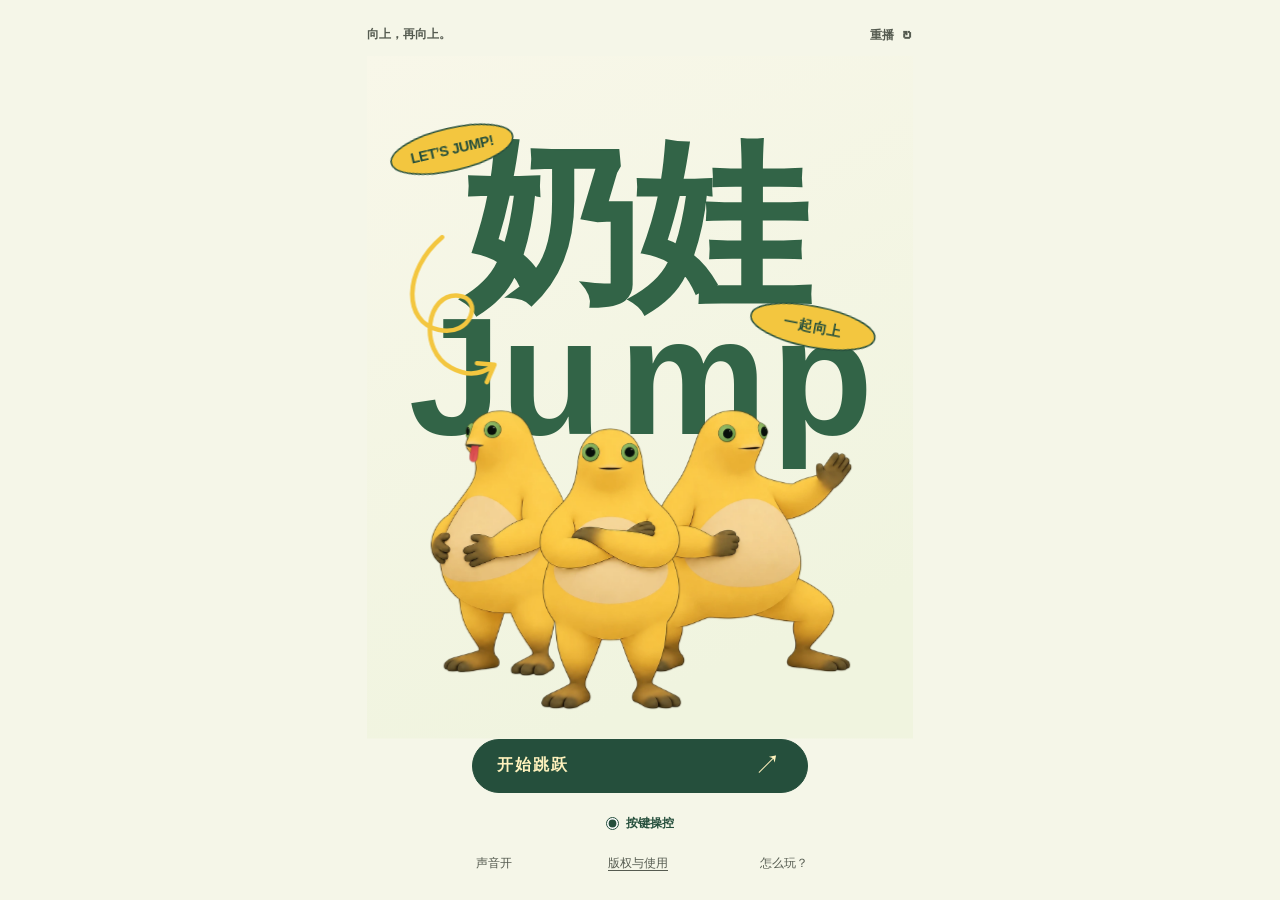
==== commit 984c2556: "Fix homepage character loading and hide developer entry during startup" ====
--- a/index.html
+++ b/index.html
@@ -1,15 +1,15 @@
 <!doctype html>
 <html lang="zh-CN">
 <head>
-  <meta name="naiwa-release" content="eeead22b32a5466d">
+  <meta name="naiwa-release" content="72da0531447d24f1">
   <meta charset="utf-8">
   <meta name="viewport" content="width=device-width,initial-scale=1,viewport-fit=cover">
   <meta name="theme-color" content="#f5f6e8">
   <meta name="description" content="奶娃Jump，向上，再向上。和奶娃一起开始今天的第一跳。">
   <title>奶娃Jump</title>
-  <link rel="icon" type="image/svg+xml" href="./releases/eeead22b32a5466d/assets/home/favicon.svg">
-  <link rel="stylesheet" href="./releases/eeead22b32a5466d/src/styles.css">
-  <link rel="stylesheet" href="./releases/eeead22b32a5466d/src/home.css">
+  <link rel="icon" type="image/svg+xml" href="./releases/72da0531447d24f1/assets/home/favicon.svg">
+  <link rel="stylesheet" href="./releases/72da0531447d24f1/src/styles.css">
+  <link rel="stylesheet" href="./releases/72da0531447d24f1/src/home.css">
 </head>
 <body class="home-page">
   <main id="home" class="jump-home" aria-label="奶娃Jump 游戏首页">
@@ -56,13 +56,148 @@
         </g>
         <g id="mascots" aria-hidden="true">
           <g id="mascot-motion">
-            <g transform="translate(84 467) scale(.945945946)"><g class="mascot-slot slot-left" data-character="left" data-visible-width="194.690266"></g></g>
-            <g transform="translate(352 467) scale(.932432432)"><g class="mascot-slot slot-right" data-character="right" data-visible-width="287.047244"></g></g>
-            <g transform="translate(227 491)"><g class="mascot-slot slot-center" data-character="center" data-visible-width="187.121019"></g></g>
+            <g transform="translate(84 467) scale(.945945946)"><g class="mascot-slot slot-left" data-character="left" data-visible-width="194.690266"><!-- home-character:left:start --><svg xmlns="http://www.w3.org/2000/svg" width="205.815424" height="370" viewBox="76 57 440 791" data-content-bounds="76 57 440 791" role="img" aria-labelledby="left-title" overflow="hidden">
+  <title id="left-title">奶娃 · 侧身抱肚</title>
+  <desc>依据人物四视图生成的透明 PNG 人物图层；文字和布局可编辑，人物并非矢量路径。统一可见高度为 370。</desc>
+
+  <defs>
+    <radialGradient id="left-eye-iris" cx=".38" cy=".3" r=".78"><stop stop-color="#98bd69"/><stop offset=".6" stop-color="#80ab57"/><stop offset="1" stop-color="#6c9648"/></radialGradient>
+    <linearGradient id="left-eye-lid-color" x1="0" y1="0" x2=".2" y2="1"><stop stop-color="#fcd052"/><stop offset="1" stop-color="#f4bf3e"/></linearGradient>
+    <clipPath id="left-eye-far-clip"><ellipse rx="10.5" ry="23" transform="rotate(18)"/></clipPath>
+    <clipPath id="left-eye-far-visible"><path d="M11.5-22.5C-2.5-22.5-13.8-3.5-11.5 9.5-11 16-9 20-6.5 22.5-3.5 17.5 6.5-10.5 11.5-22.5Z"/></clipPath>
+    <clipPath id="left-eye-near-clip"><ellipse rx="24.1" ry="23.8"/></clipPath>
+    <linearGradient id="left-tongue-color" x1="0" y1="0" x2=".3" y2="1"><stop stop-color="#cf3f45"/><stop offset="1" stop-color="#e85d5b"/></linearGradient>
+    <clipPath id="left-tongue-clip" clipPathUnits="userSpaceOnUse"><rect x="-40" y="0" width="80" height="68"/></clipPath>
+  </defs>
+  <image href="./releases/72da0531447d24f1/assets/home/mascot-left.webp" x="76" y="57" width="440" height="791" />
+  <g class="mascot-eye" data-eye="left-far" data-rx="10.5" data-ry="23" data-pupil-range="1.5" transform="translate(191.5 117.5)">
+    <g clip-path="url(#left-eye-far-visible)"><g clip-path="url(#left-eye-far-clip)">
+      <ellipse class="eye-iris" rx="10.5" ry="23" transform="rotate(18)" fill="url(#left-eye-iris)"/>
+      <g class="eye-pupil">
+        <ellipse cx="-5.3" cy="2" rx="5.4" ry="12.3" fill="#08100a"/>
+        <ellipse cx="-3.1399999999999997" cy="-4.888000000000001" rx="1.05" ry="1.1" fill="#f7f8dd" opacity=".7"/>
+      </g>
+      <g class="eye-lid" transform="translate(0 -26)">
+        <path d="M-48-80H48V0Q0 3-48 0Z" fill="url(#left-eye-lid-color)"/>
+        <path d="M-48 0Q0 3 48 0" fill="none" stroke="#68643a" stroke-width="1.2" stroke-linecap="round"/>
+      </g>
+      <path class="eye-crease" d="M-8.925 .5Q0 5 8.925 .5" fill="none" stroke="#847343" stroke-width="1.4" stroke-linecap="round" opacity="0"/>
+    </g></g>
+  </g>
+  <g class="mascot-eye" data-eye="left-near" data-rx="24.1" data-ry="23.8" data-pupil-range="6" transform="translate(259.5 115.5)">
+    <g clip-path="url(#left-eye-near-clip)">
+      <ellipse class="eye-iris" rx="24.1" ry="23.8" fill="url(#left-eye-iris)"/>
+      <g class="eye-pupil">
+        <ellipse cx="-1.3" cy="1.3" rx="14.1" ry="14.1" fill="#08100a"/>
+        <ellipse cx="4.340000000000001" cy="-6.596000000000001" rx="2.1" ry="1.7" fill="#f7f8dd" opacity=".7"/>
+      </g>
+      <g class="eye-lid" transform="translate(0 -26.8)">
+        <path d="M-48-80H48V0Q0 3-48 0Z" fill="url(#left-eye-lid-color)"/>
+        <path d="M-48 0Q0 3 48 0" fill="none" stroke="#68643a" stroke-width="1.2" stroke-linecap="round"/>
+      </g>
+      <path class="eye-crease" d="M-20.485 .5Q0 5 20.485 .5" fill="none" stroke="#847343" stroke-width="1.4" stroke-linecap="round" opacity="0"/>
+    </g>
+  </g>
+  <!-- The original mouth is at source y=161; this entire expression is hidden until its cue. -->
+  <g class="mouth-expression" transform="translate(206 161)" opacity="0">
+    <path class="mouth-open" d="M-25 0C-12-1 8-1 24 1 13 6 2 9-9 8-17 7-22 4-25 0Z" fill="#253123"/>
+    <g clip-path="url(#left-tongue-clip)">
+      <g class="tongue-motion" transform="translate(0 -55)">
+        <path d="M-8 2C-9 15-14 27-14 37-14 45-10 50-3 50 4 50 8 45 9 37L13 2Z" fill="url(#left-tongue-color)" stroke="#94383c" stroke-width="1.3" stroke-linejoin="round"/>
+        <path d="M-.5 25C-3 32-4.5 38-4 44" fill="none" stroke="#ae3c42" stroke-width="1.2" stroke-linecap="round"/>
+      </g>
+    </g>
+    <path class="mouth-upper-line" d="M-25 0C-12-1 8-1 24 1" fill="none" stroke="#585238" stroke-width="1.5" stroke-linecap="round"/>
+  </g>
+</svg>
+<!-- home-character:left:end --></g></g>
+            <g transform="translate(352 467) scale(.932432432)"><g class="mascot-slot slot-right" data-character="right" data-visible-width="287.047244"><!-- home-character:right:start --><svg xmlns="http://www.w3.org/2000/svg" width="307.847769" height="370" viewBox="1114 77 634 762" data-content-bounds="1114 77 634 762" role="img" aria-labelledby="right-title" overflow="hidden">
+  <title id="right-title">奶娃 · 马步抬掌</title>
+  <desc>依据人物四视图生成的透明 PNG 人物图层；文字和布局可编辑，人物并非矢量路径。统一可见高度为 370。</desc>
+
+  <defs>
+    <radialGradient id="right-eye-iris" cx=".38" cy=".3" r=".78"><stop stop-color="#98bd69"/><stop offset=".6" stop-color="#80ab57"/><stop offset="1" stop-color="#6c9648"/></radialGradient>
+    <linearGradient id="right-eye-lid-color" x1="0" y1="0" x2=".2" y2="1"><stop stop-color="#fcd052"/><stop offset="1" stop-color="#f4bf3e"/></linearGradient>
+    <clipPath id="right-eye-near-clip"><ellipse rx="24.3" ry="23.8"/></clipPath>
+    <clipPath id="right-eye-far-clip"><ellipse rx="12" ry="24" transform="rotate(-16)"/></clipPath>
+    <clipPath id="right-eye-far-visible"><path d="M-8.4-24.3C3.6-23.3 13.6-6.3 13.6 3.7 13.6 12.7 8.6 20.7 3.6 22.7-6.4 17.7-14.4-3.3-13.4-13.3-13.4-19.3-11.4-22.3-8.4-24.3Z"/></clipPath>
+  </defs>
+  <image href="./releases/72da0531447d24f1/assets/home/mascot-right.webp" x="1114" y="77" width="634" height="762" />
+  <g class="mascot-eye" data-eye="right-near" data-rx="24.3" data-ry="23.8" data-pupil-range="4" transform="translate(1384.5 144)">
+    <g clip-path="url(#right-eye-near-clip)">
+      <ellipse class="eye-iris" rx="24.3" ry="23.8" fill="url(#right-eye-iris)"/>
+      <g class="eye-pupil">
+        <ellipse cx="3.2" cy="1.6" rx="14.1" ry="14.4" fill="#08100a"/>
+        <ellipse cx="8.84" cy="-6.464000000000002" rx="2.1" ry="1.7" fill="#f7f8dd" opacity=".7"/>
+      </g>
+      <g class="eye-lid" transform="translate(0 -26.8)">
+        <path d="M-48-80H48V0Q0 3-48 0Z" fill="url(#right-eye-lid-color)"/>
+        <path d="M-48 0Q0 3 48 0" fill="none" stroke="#68643a" stroke-width="1.2" stroke-linecap="round"/>
+      </g>
+      <path class="eye-crease" d="M-20.655 .5Q0 5 20.655 .5" fill="none" stroke="#847343" stroke-width="1.4" stroke-linecap="round" opacity="0"/>
+    </g>
+  </g>
+  <g class="mascot-eye" data-eye="right-far" data-rx="12" data-ry="24" data-pupil-range="1.2" transform="translate(1489.4 138.3)">
+    <g clip-path="url(#right-eye-far-visible)"><g clip-path="url(#right-eye-far-clip)">
+      <ellipse class="eye-iris" rx="12" ry="24" transform="rotate(-16)" fill="url(#right-eye-iris)"/>
+      <g class="eye-pupil">
+        <ellipse cx="4.2" cy="0.7" rx="9.3" ry="14.2" fill="#08100a"/>
+        <ellipse cx="7.920000000000001" cy="-7.252" rx="1.05" ry="1.1" fill="#f7f8dd" opacity=".7"/>
+      </g>
+      <g class="eye-lid" transform="translate(0 -27)">
+        <path d="M-48-80H48V0Q0 3-48 0Z" fill="url(#right-eye-lid-color)"/>
+        <path d="M-48 0Q0 3 48 0" fill="none" stroke="#68643a" stroke-width="1.2" stroke-linecap="round"/>
+      </g>
+      <path class="eye-crease" d="M-10.2 .5Q0 5 10.2 .5" fill="none" stroke="#847343" stroke-width="1.4" stroke-linecap="round" opacity="0"/>
+    </g></g>
+  </g>
+</svg>
+<!-- home-character:right:end --></g></g>
+            <g transform="translate(227 491)"><g class="mascot-slot slot-center" data-character="center" data-visible-width="187.121019"><!-- home-character:center:start --><svg xmlns="http://www.w3.org/2000/svg" width="187.121019" height="370" viewBox="634 58 397 785" data-content-bounds="634 58 397 785" role="img" aria-labelledby="center-title" overflow="hidden">
+  <title id="center-title">奶娃 · 正面抱臂</title>
+  <desc>依据人物四视图生成的透明 PNG 人物图层；文字和布局可编辑，人物并非矢量路径。统一可见高度为 370。</desc>
+
+  <defs>
+    <radialGradient id="center-eye-iris" cx=".38" cy=".3" r=".78"><stop stop-color="#98bd69"/><stop offset=".6" stop-color="#80ab57"/><stop offset="1" stop-color="#6c9648"/></radialGradient>
+    <linearGradient id="center-eye-lid-color" x1="0" y1="0" x2=".2" y2="1"><stop stop-color="#fcd052"/><stop offset="1" stop-color="#f4bf3e"/></linearGradient>
+    <clipPath id="center-eye-left-clip"><ellipse rx="23.4" ry="24.5"/></clipPath>
+    <clipPath id="center-eye-right-clip"><ellipse rx="23.4" ry="24.5"/></clipPath>
+  </defs>
+  <image href="./releases/72da0531447d24f1/assets/home/mascot-center.webp" x="634" y="58" width="397" height="785" />
+  <g class="mascot-eye" data-eye="center-left" data-rx="23.4" data-ry="24.5" data-pupil-range="6" transform="translate(777.5 124.5)">
+    <g clip-path="url(#center-eye-left-clip)">
+      <ellipse class="eye-iris" rx="23.4" ry="24.5" fill="url(#center-eye-iris)"/>
+      <g class="eye-pupil">
+        <ellipse cx="0" cy="2.6" rx="13.8" ry="14.2" fill="#08100a"/>
+        <ellipse cx="5.5200000000000005" cy="-5.352" rx="2.1" ry="1.7" fill="#f7f8dd" opacity=".7"/>
+      </g>
+      <g class="eye-lid" transform="translate(0 -27.5)">
+        <path d="M-48-80H48V0Q0 3-48 0Z" fill="url(#center-eye-lid-color)"/>
+        <path d="M-48 0Q0 3 48 0" fill="none" stroke="#68643a" stroke-width="1.2" stroke-linecap="round"/>
+      </g>
+      <path class="eye-crease" d="M-19.89 .5Q0 5 19.89 .5" fill="none" stroke="#847343" stroke-width="1.4" stroke-linecap="round" opacity="0"/>
+    </g>
+  </g>
+  <g class="mascot-eye" data-eye="center-right" data-rx="23.4" data-ry="24.5" data-pupil-range="6" transform="translate(887 124.5)">
+    <g clip-path="url(#center-eye-right-clip)">
+      <ellipse class="eye-iris" rx="23.4" ry="24.5" fill="url(#center-eye-iris)"/>
+      <g class="eye-pupil">
+        <ellipse cx="0.2" cy="2.6" rx="14.1" ry="14.2" fill="#08100a"/>
+        <ellipse cx="5.840000000000001" cy="-5.352" rx="2.1" ry="1.7" fill="#f7f8dd" opacity=".7"/>
+      </g>
+      <g class="eye-lid" transform="translate(0 -27.5)">
+        <path d="M-48-80H48V0Q0 3-48 0Z" fill="url(#center-eye-lid-color)"/>
+        <path d="M-48 0Q0 3 48 0" fill="none" stroke="#68643a" stroke-width="1.2" stroke-linecap="round"/>
+      </g>
+      <path class="eye-crease" d="M-19.89 .5Q0 5 19.89 .5" fill="none" stroke="#847343" stroke-width="1.4" stroke-linecap="round" opacity="0"/>
+    </g>
+  </g>
+</svg>
+<!-- home-character:center:end --></g></g>
           </g>
         </g>
       </svg>
-      <p id="art-error" class="home-error" hidden>角色插画加载失败，请刷新页面重试。</p>
+      <div id="art-error" class="home-error" role="status" hidden>部分角色图片暂未加载。<button id="retry-art" class="home-text-button" type="button">重新加载</button></div>
     </section>
     <div class="home-actions">
       <button id="start-jump" class="home-start" type="button"><span>开始跳跃</span><span aria-hidden="true">↗</span></button>
@@ -74,6 +209,7 @@
       </fieldset>
       <div class="home-bottom">
         <button id="sound-toggle" class="home-text-button" type="button" aria-pressed="true">声音开</button>
+        <a class="home-text-button" href="./copyright.html" style="display:inline-flex;align-items:center;text-underline-offset:3px">版权与使用</a>
         <button id="how-to" class="home-text-button" type="button" aria-expanded="false" aria-controls="home-help">怎么玩？</button>
       </div>
       <p id="home-help" class="home-help" hidden>奶娃会自动跳跃。电脑用 A / D 或左右方向键；手机按住左右按钮。</p>
@@ -85,6 +221,6 @@
     <button id="game-back" class="home-game-back" type="button">返回首页</button>
   </section>
   <noscript><p class="home-noscript">请启用 JavaScript 以播放动画和开始游戏。</p></noscript>
-  <script type="module" src="./releases/eeead22b32a5466d/src/home.js"></script>
+  <script type="module" src="./releases/72da0531447d24f1/src/home.js"></script>
 </body>
 </html>
--- a/releases/72da0531447d24f1/src/styles.css
+++ b/releases/72da0531447d24f1/src/styles.css
@@ -0,0 +1,1148 @@
+@charset "UTF-8";
+/* Game styles are scoped to .naiwa. The temporary page shell lives in play.css. */
+.naiwa {
+  font-family: "Microsoft YaHei", "PingFang SC", system-ui, sans-serif;
+  font-synthesis: none;
+  font-size: 16px;
+  font-weight: 400;
+  -webkit-tap-highlight-color: transparent;
+}
+.naiwa, .naiwa * { box-sizing: border-box; }
+.naiwa button, .naiwa input { font: inherit; }
+.naiwa button { cursor: pointer; touch-action: manipulation; user-select: none; -webkit-user-select: none; -webkit-touch-callout: none; }
+.naiwa button:disabled { cursor: default; opacity: .55; }
+.naiwa button:focus-visible, .naiwa input:focus-visible { outline: 3px solid #d58348; outline-offset: 3px; }
+.naiwa button:active:not(:disabled) { transform: translateY(2px); }
+.naiwa[hidden], .naiwa [hidden] { display: none !important; }
+.naiwa .build-version { margin: 14px 0 0; text-align: center; font-size: 11px; line-height: 1.5; color: #738b79; }
+
+.naiwa {
+  width: min(100%,430px);
+  height: 100dvh;
+  max-height: 920px;
+  outline: none;
+  position: relative;
+  color: #263f3d;
+}
+
+.naiwa .game-frame {
+  height: 100%;
+  display: flex;
+  flex-direction: column;
+  overflow: hidden;
+  background: #f8f6e9;
+  position: relative;
+}
+
+.naiwa .brand-bar {
+  height: 58px;
+  min-height: 58px;
+  padding: 0 22px;
+  display: flex;
+  align-items: center;
+  justify-content: space-between;
+  border-bottom: 1px solid #263f3d18;
+  background: #faf8ed;
+  z-index: 1;
+}
+
+.naiwa .wordmark {
+  font-size: 19px;
+  letter-spacing: 2px;
+  font-weight: 900;
+  display: flex;
+  align-items: center;
+  gap: 8px;
+}
+
+.naiwa .brand-star {
+  font-size: 27px;
+  line-height: 1;
+  color: #ad653d;
+}
+
+.naiwa .edition {
+  font-size: 10px;
+  letter-spacing: 2px;
+  color: #708078;
+}
+
+.naiwa .playfield {
+  position: relative;
+  flex: 1;
+  min-height: 0;
+  overflow: hidden;
+}
+
+.naiwa .playfield canvas {
+  display: block;
+  width: 100%;
+  height: 100%;
+  touch-action: none;
+}
+
+.naiwa .hud {
+  position: absolute;
+  inset: 20px 22px auto;
+  display: flex;
+  justify-content: space-between;
+  pointer-events: none;
+}
+
+.naiwa .height {
+  display: flex;
+  flex-direction: column;
+}
+
+.naiwa .height>span {
+  font-size: 10px;
+  letter-spacing: 2px;
+  color: #6e8478;
+}
+
+.naiwa .height strong {
+  font-family: ui-rounded,"Arial Rounded MT Bold",system-ui,sans-serif;
+  font-size: 38px;
+  line-height: 1.2;
+  letter-spacing: -1.8px;
+  font-weight: 850;
+  font-variant-numeric: tabular-nums;
+}
+
+.naiwa .height .difficulty-label {
+  margin-top: 3px;
+  font-size: 10px;
+  letter-spacing: 1px;
+  font-weight: 700;
+  color: #526e52;
+}
+.naiwa .height .difficulty-label[data-stage="2"] { color: #926221; }
+.naiwa .height .difficulty-label[data-stage="3"],
+.naiwa .height .difficulty-label[data-stage="4"] { color: #a04b44; }
+
+.naiwa .height small {
+  font-size: 15px;
+  letter-spacing: 0;
+  margin-left: 5px;
+  color: #6e8478;
+  font-weight: 500;
+}
+
+.naiwa .pause-button {
+  pointer-events: auto;
+  border: 1.5px solid #263f3d;
+  background: #fffdf1dd;
+  color: #263f3d;
+  border-radius: 50%;
+  height: 44px;
+  width: 44px;
+  font-size: 22px;
+  font-weight: 700;
+  box-shadow: 0 3px 0 #263f3d12;
+}
+
+.naiwa .control-bar {
+  min-height: 94px;
+  padding: 14px 22px max(14px,env(safe-area-inset-bottom));
+  display: flex;
+  justify-content: space-between;
+  align-items: center;
+  border-top: 1px solid #263f3d1a;
+  background: #faf8ed;
+  gap: 10px;
+}
+
+.naiwa .direction-button {
+  width: 86px;
+  height: 61px;
+  flex-shrink: 0;
+  border: 1.5px solid #263f3d;
+  border-radius: 18px;
+  background: #fffdf1;
+  box-shadow: 0 4px 0 #bdc9b5;
+  font-size: 34px;
+  line-height: 1;
+  color: #263f3d;
+  touch-action: none;
+  transition: background 90ms,transform 90ms;
+}
+
+.naiwa .direction-button.held {
+  background: #f6d75d;
+  transform: translateY(4px);
+  box-shadow: none;
+}
+
+.naiwa .direction-button:disabled {
+  opacity: .28;
+}
+
+.naiwa .control-caption {
+  text-align: center;
+  line-height: 1.8;
+  white-space: nowrap;
+}
+
+.naiwa .control-caption strong {
+  display: block;
+  font-size: 12px;
+  letter-spacing: 2px;
+}
+
+.naiwa .control-caption span {
+  font-size: 10px;
+  color: #7a887b;
+}
+
+.naiwa .control-bar[data-mode="tilt"] [data-direction] {
+  display: none;
+}
+
+.naiwa .control-bar[data-mode="tilt"] {
+  justify-content: center;
+}
+
+.naiwa .overlay {
+  position: absolute;
+  inset: 0;
+  background: #f4f5eacd;
+  display: flex;
+  align-items: center;
+  justify-content: center;
+  padding: 18px;
+  overflow: auto;
+  overscroll-behavior: contain;
+  z-index: 5;
+}
+
+.naiwa .panel {
+  width: 100%;
+  max-width: 355px;
+  max-height: 100%;
+  overflow: auto;
+  padding: 25px 22px;
+  background: #fffdf3;
+  border: 1.5px solid #263f3d;
+  border-radius: 23px;
+  box-shadow: 0 7px 0 #263f3d12;
+  scrollbar-width: thin;
+}
+
+.naiwa .panel-kicker {
+  font-size: 11px;
+  letter-spacing: 2px;
+  margin: 0 0 10px;
+  color: #798775;
+}
+
+.naiwa .panel h1,
+.naiwa .panel h2 {
+  font-size: 26px;
+  line-height: 1.35;
+  letter-spacing: -1px;
+  margin: 0 0 9px;
+  font-weight: 850;
+}
+
+.naiwa .panel-intro {
+  font-size: 12px;
+  line-height: 1.7;
+  color: #748275;
+  margin: 0 0 23px;
+}
+
+.naiwa .mode-options {
+  display: grid;
+  gap: 10px;
+  margin: 18px 0 20px;
+}
+
+.naiwa .mode-card {
+  width: 100%;
+  display: grid;
+  grid-template-columns: 29px 1fr 17px;
+  gap: 10px;
+  align-items: center;
+  text-align: left;
+  background: transparent;
+  color: #263f3d;
+  border: 1.5px solid #d9dfcc;
+  border-radius: 13px;
+  padding: 14px 12px;
+  min-height: 86px;
+}
+
+.naiwa .mode-card.selected {
+  background: #f0f3de;
+  border-color: #4b6650;
+  box-shadow: inset 0 0 0 .5px #4b6650;
+}
+
+.naiwa .mode-card strong {
+  display: block;
+  font-size: 14px;
+  margin-bottom: 5px;
+}
+
+.naiwa .mode-card small {
+  display: block;
+  font-size: 11px;
+  line-height: 1.65;
+  color: #6b7b6d;
+}
+
+.naiwa .mode-symbol {
+  font-size: 30px;
+  color: #526e52;
+}
+
+.naiwa .mode-symbol.arrows {
+  font-size: 32px;
+}
+
+.naiwa .selection {
+  width: 17px;
+  height: 17px;
+  border: 1px solid #a7b69d;
+  border-radius: 50%;
+  font-size: 12px;
+  line-height: 16px;
+  text-align: center;
+}
+
+.naiwa .selected .selection {
+  background: #526e52;
+  border-color: #526e52;
+  color: #fffdf1;
+}
+
+.naiwa .primary {
+  width: 100%;
+  padding: 16px 17px;
+  min-height: 52px;
+  display: flex;
+  justify-content: space-between;
+  align-items: center;
+  border: 1.5px solid #263f3d;
+  border-radius: 12px;
+  background: #f6d75d;
+  color: #263f3d;
+  font-size: 15px;
+  font-weight: 750;
+  box-shadow: 0 4px 0 #d9bc4b;
+  gap: 8px;
+}
+
+.naiwa .primary>span {
+  font-size: 20px;
+  line-height: 1;
+}
+
+.naiwa .best-line {
+  font-size: 11px;
+  color: #7a887b;
+  display: flex;
+  justify-content: center;
+  gap: 10px;
+  margin: 19px 0 0;
+}
+
+.naiwa .best-line strong {
+  font-weight: 700;
+  color: #526951;
+}
+
+.naiwa .button-row {
+  display: flex;
+  gap: 9px;
+  margin-top: 15px;
+}
+
+.naiwa .secondary {
+  padding: 12px 8px;
+  min-height: 44px;
+  flex: 1;
+  border: 1px solid #d9dfcc;
+  background: transparent;
+  border-radius: 11px;
+  color: #526951;
+  font-size: 12px;
+}
+
+.naiwa .secondary.full {
+  width: 100%;
+  margin-top: 14px;
+}
+
+.naiwa .notice {
+  font-size: 12px;
+  line-height: 1.7;
+  padding: 10px 12px;
+  background: #edf1e0;
+  border-radius: 9px;
+  margin: 10px 0 16px;
+  overflow-wrap: anywhere;
+}
+
+.naiwa .notice.error {
+  background: #f8e8e1;
+  color: #78452e;
+}
+
+.naiwa .text-button {
+  background: none;
+  border: 0;
+  padding: 8px 0;
+  color: #526951;
+  text-decoration: underline;
+  text-underline-offset: 3px;
+  font-size: 12px;
+  min-height: 40px;
+  display: block;
+}
+
+.naiwa .notice.error .text-button {
+  color: #78452e;
+  font-weight: 700;
+}
+
+.naiwa .sound-settings {
+  display: flex;
+  gap: 25px;
+  margin: 12px 0 21px;
+}
+
+.naiwa .sound-settings label {
+  position: relative;
+  font-size: 12px;
+  display: flex;
+  gap: 10px;
+  align-items: center;
+  cursor: pointer;
+  min-height: 32px;
+}
+
+.naiwa .sound-settings input {
+  position: absolute;
+  right: 0;
+  width: 35px;
+  height: 24px;
+  opacity: 0;
+  cursor: pointer;
+}
+
+.naiwa .switch {
+  width: 34px;
+  height: 20px;
+  border-radius: 15px;
+  background: #d9dfcc;
+  padding: 3px;
+  pointer-events: none;
+}
+
+.naiwa .switch:before {
+  content: "";
+  display: block;
+  width: 14px;
+  height: 14px;
+  border-radius: 50%;
+  background: #fffdf3;
+}
+
+.naiwa .sound-settings input:checked+.switch {
+  background: #526e52;
+}
+
+.naiwa .sound-settings input:checked+.switch:before {
+  transform: translateX(14px);
+}
+
+.naiwa .sound-settings input:focus-visible+.switch {
+  outline: 3px solid #d58348;
+  outline-offset: 3px;
+}
+
+.naiwa .setting-label {
+  display: flex;
+  justify-content: space-between;
+  font-size: 12px;
+}
+
+.naiwa .tilt-settings input {
+  width: 100%;
+  accent-color: #526e52;
+  font-size: 16px;
+  height: 30px;
+}
+
+.naiwa .tilt-settings .text-button {
+  padding-top: 0;
+}
+
+.naiwa .result-label {
+  font-size: 12px;
+  margin: 25px 0 0;
+  color: #748275;
+}
+
+.naiwa .result-score {
+  font-family: ui-rounded,system-ui,sans-serif;
+  font-weight: 850;
+  font-size: 76px;
+  line-height: 1.3;
+  letter-spacing: -4px;
+  font-variant-numeric: tabular-nums;
+}
+
+.naiwa .result-score span {
+  font-size: 22px;
+  letter-spacing: 0;
+  margin-left: 8px;
+  font-weight: 500;
+  color: #748275;
+}
+
+.naiwa .result-best {
+  display: flex;
+  justify-content: space-between;
+  font-size: 12px;
+  color: #748275;
+  padding: 13px 0 22px;
+  margin: 0 0 12px;
+  border-bottom: 1px dashed #c9d1bc;
+}
+
+.naiwa .result-best strong {
+  color: #526951;
+}
+
+.naiwa .hint {
+  position: absolute;
+  bottom: 26px;
+  left: 50%;
+  transform: translateX(-50%);
+  white-space: nowrap;
+  font-size: 12px;
+  line-height: 1.6;
+  background: #263f3dee;
+  color: #fffdf1;
+  padding: 11px 17px;
+  border-radius: 30px;
+  pointer-events: none;
+  z-index: 3;
+  max-width: calc(100% - 22px);
+}
+
+.naiwa .orientation-cover {
+  position: absolute;
+  inset: 0;
+  z-index: 20;
+  background: #f9f7e9;
+  display: flex;
+  flex-direction: column;
+  justify-content: center;
+  align-items: center;
+  text-align: center;
+  padding: 20px;
+}
+
+.naiwa .orientation-cover>span {
+  font-size: 55px;
+}
+
+.naiwa .orientation-cover h2 {
+  font-size: 22px;
+  margin: 10px 0;
+}
+
+.naiwa .orientation-cover p {
+  font-size: 13px;
+  color: #748275;
+  line-height: 1.8;
+}
+
+.naiwa .height {
+  background: #f7f8edef;
+  border-radius: 13px;
+  padding: 9px 12px;
+  margin: -9px -12px 0;
+  box-shadow: 0 1px 0 #263f3d09;
+}
+
+@media(hover:hover) and (pointer:fine) {
+  .naiwa .mode-card:hover,
+  .naiwa .secondary:hover {
+    background: #f0f3de;
+  }
+
+  .naiwa .primary:hover {
+    background: #ffe375;
+  }
+
+  .naiwa .pause-button:hover {
+    background: #f6d75d;
+  }
+
+}
+
+@media(min-width:600px) and (min-height:760px) {
+  .naiwa {
+    height: calc(100dvh - 48px);
+    max-height: 870px;
+  }
+
+  .naiwa .game-frame {
+    border-radius: 24px;
+    border: 1px solid #ffffff38;
+    box-shadow: 0 22px 70px #0e201f66;
+  }
+
+}
+
+@media(pointer:coarse) {
+  .naiwa .brand-bar {
+    height: calc(51px + env(safe-area-inset-top));
+    min-height: calc(51px + env(safe-area-inset-top));
+    padding-top: env(safe-area-inset-top);
+  }
+
+  .naiwa {
+    max-height: none;
+  }
+
+  .naiwa .game-frame {
+    border-radius: 0;
+  }
+
+}
+
+@media(max-height:700px) {
+  .naiwa .brand-bar {
+    height: 45px;
+    min-height: 45px;
+  }
+
+  .naiwa .control-bar {
+    min-height: 76px;
+    padding-top: 9px;
+    padding-bottom: max(9px,env(safe-area-inset-bottom));
+  }
+
+  .naiwa .direction-button {
+    height: 51px;
+    width: 76px;
+  }
+
+  .naiwa .panel {
+    padding: 18px;
+  }
+
+  .naiwa .mode-options {
+    margin: 12px 0;
+    gap: 7px;
+  }
+
+  .naiwa .mode-card {
+    padding: 10px;
+    min-height: 71px;
+  }
+
+  .naiwa .panel-intro {
+    margin-bottom: 14px;
+  }
+
+  .naiwa .panel h1,
+  .naiwa .panel h2 {
+    font-size: 23px;
+  }
+
+  .naiwa .panel-kicker {
+    margin-bottom: 6px;
+  }
+
+  .naiwa .primary {
+    padding: 12px;
+    min-height: 47px;
+  }
+
+  .naiwa .sound-settings {
+    margin: 7px 0 12px;
+  }
+
+}
+
+@media(prefers-reduced-motion:reduce) {
+  .naiwa *,
+  .naiwa *:before,
+  .naiwa *:after {
+    transition: none!important;
+    scroll-behavior: auto!important;
+  }
+
+}
+
+.naiwa .result-character { display: block; width: 66px; height: 88px; object-fit: contain; margin: -10px auto -8px; }
+
+/* Cover world: warm ivory framing and soft forest-green controls. */
+.naiwa { --world-accent: #acc09b; color: #194734; }
+.naiwa .game-frame { background: #f8f7ec; }
+.naiwa button:focus-visible,
+.naiwa input:focus-visible,
+.naiwa .sound-settings input:focus-visible + .switch { outline-color: #c59327; }
+.naiwa .brand-bar {
+  height: 48px;
+  min-height: 48px;
+  padding: 0 18px;
+  background: #faf9ef;
+  color: #194734;
+  border-bottom: 1px solid #31534010;
+}
+.naiwa .wordmark { font-size: 18px; letter-spacing: .5px; gap: 7px; }
+.naiwa .brand-star { font-size: 22px; color: #c9a741; }
+.naiwa .edition { color: #617367; font-size: 10px; letter-spacing: 1px; }
+.naiwa .hud { inset: 14px 16px auto; align-items: flex-start; }
+.naiwa .height {
+  position: relative;
+  margin: 0;
+  padding: 8px 11px 9px;
+  min-width: 108px;
+  background: #fcfbf0f5;
+  color: #194734;
+  border: 1px solid #fffef7b3;
+  border-radius: 13px;
+  box-shadow: 0 3px 12px #2544300c;
+}
+/* The number and unit already identify the height; retain its label for readers. */
+.naiwa .height > span:first-child {
+  position: absolute;
+  width: 1px;
+  height: 1px;
+  overflow: hidden;
+  clip-path: inset(50%);
+  white-space: nowrap;
+}
+.naiwa .height strong { font-size: 30px; line-height: 1.1; letter-spacing: -1px; }
+.naiwa .height small { color: #194734; font-size: 15px; font-weight: 700; margin-left: 4px; }
+.naiwa .height .world-label { margin-top: 4px; color: #314c3d; font-size: 11px; line-height: 1.25; letter-spacing: .5px; font-weight: 700; }
+.naiwa .height .difficulty-label,
+.naiwa .height .difficulty-label[data-stage] { margin-top: 4px; color: #5f7165; font-size: 9px; line-height: 1.25; font-weight: 400; letter-spacing: .5px; }
+.naiwa .height .difficulty-label::before { content: '难度 · '; }
+.naiwa .world-stops { display: flex; align-items: center; gap: 4px; margin-top: 5px; }
+.naiwa .world-stops i { display: block; width: 8px; height: 3px; border-radius: 2px; background: #dbe1d2; }
+.naiwa .world-stops i.reached { background: #708d69; }
+.naiwa .world-stops i.current { width: 15px; background: #24523e; }
+.naiwa .pause-button {
+  display: grid;
+  place-items: center;
+  position: relative;
+  padding: 0;
+  background: #214e3e;
+  color: #faf9eb;
+  border: 1.5px solid #fffef0;
+  border-radius: 50%;
+  height: 44px;
+  width: 44px;
+  line-height: 1;
+  font-size: 0;
+  box-shadow: 0 2px 9px #1b382b1a;
+}
+.naiwa .pause-button::before,
+.naiwa .pause-button::after { content: ''; position: absolute; top: 50%; transform: translateY(-50%); width: 5px; height: 18px; border-radius: 3px; background: currentColor; }
+.naiwa .pause-button::before { left: 13px; }
+.naiwa .pause-button::after { right: 13px; }
+.naiwa .control-bar {
+  min-height: 86px;
+  padding: 12px 18px max(12px, env(safe-area-inset-bottom));
+  gap: 8px;
+  color: #254638;
+  border-top: 1px solid #31534010;
+  background: #faf9ef;
+}
+.naiwa .control-caption { min-width: 0; line-height: 1.7; }
+.naiwa .control-caption strong { font-size: 12px; letter-spacing: .5px; }
+.naiwa .control-caption span { color: #657468; font-size: 9px; }
+.naiwa .direction-button {
+  width: 86px;
+  height: 56px;
+  border: 1px solid #174332;
+  border-radius: 999px;
+  background: #214e3e;
+  color: #faf9eb;
+  font-size: 34px;
+  font-weight: 500;
+  box-shadow: 0 2px 5px #2444340d;
+}
+.naiwa .direction-button.held { background: #3a7056; transform: translateY(2px); box-shadow: inset 0 1px 3px #17362824; }
+.naiwa .direction-button:disabled { opacity: .35; }
+.naiwa .overlay { background: #ecf0e3bd; }
+.naiwa .panel { background: #fcfbf1; border: 1px solid #b8c6b7; border-radius: 23px; box-shadow: 0 14px 36px #263f3d1a; }
+.naiwa .panel-kicker,
+.naiwa .panel-intro,
+.naiwa .build-version { color: #667766; }
+.naiwa .primary { background: #214e3e; border-color: #214e3e; border-radius: 999px; color: #faf9eb; box-shadow: 0 2px 5px #24443412; }
+.naiwa .mode-card.selected { background: #eef2e2; border-color: #52765c; box-shadow: inset 0 0 0 .5px #52765c; }
+.naiwa .hint { background: #214e3ef2; border: 1px solid #f6f5e93d; border-radius: 999px; color: #faf9eb; box-shadow: 0 3px 12px #1839271a; }
+.naiwa .orientation-cover { background: #faf9ef; }
+@media (hover: hover) and (pointer: fine) {
+  .naiwa .primary:hover,
+  .naiwa .pause-button:hover,
+  .naiwa .direction-button:hover { background: #32634b; }
+  .naiwa .direction-button.held:hover { background: #3a7056; }
+}
+@media (min-width: 600px) and (min-height: 760px) {
+  .naiwa .game-frame { border-color: #dce2d5; box-shadow: 0 18px 55px #30513b1c; }
+}
+@media (pointer: coarse) {
+  .naiwa .brand-bar {
+    height: calc(48px + env(safe-area-inset-top));
+    min-height: calc(48px + env(safe-area-inset-top));
+    padding-top: env(safe-area-inset-top);
+  }
+}
+@media (max-width: 360px) {
+  .naiwa .brand-bar { padding-right: 14px; padding-left: 14px; }
+  .naiwa .control-bar { padding-right: 14px; padding-left: 14px; gap: 7px; }
+  .naiwa .direction-button { width: 72px; }
+  .naiwa .control-caption strong { font-size: 11px; }
+}
+@media (max-height: 700px) {
+  .naiwa .brand-bar { height: calc(42px + env(safe-area-inset-top)); min-height: calc(42px + env(safe-area-inset-top)); }
+  .naiwa .control-bar { min-height: 74px; padding-top: 9px; padding-bottom: max(9px, env(safe-area-inset-bottom)); }
+  .naiwa .direction-button { height: 52px; }
+  .naiwa .hud { inset: 10px 13px auto; }
+  .naiwa .height { min-width: 101px; padding: 7px 10px; }
+  .naiwa .height strong { font-size: 26px; }
+  .naiwa .height .difficulty-label { display: block; }
+  .naiwa .world-stops { margin-top: 4px; }
+}
+
+/* A quiet pause after the fall: the result rises into the same paper-and-green world. */
+.naiwa { --ease-out: cubic-bezier(.23, 1, .32, 1); }
+.naiwa[data-view="dying"] .control-bar { visibility: hidden; }
+.naiwa[data-view="over"] .overlay {
+  padding: 22px;
+  background: #eff2e6e6;
+  animation: result-fade 200ms ease both;
+}
+.naiwa .result-panel {
+  max-width: 354px;
+  padding: 24px;
+  border: 1px solid #b2c1a7;
+  border-radius: 26px;
+  background: #fcfbef;
+  box-shadow: 0 8px 0 #32513e0a, 0 18px 44px #1e453320;
+  animation: result-enter 240ms var(--ease-out) both;
+}
+.naiwa .result-hero {
+  display: grid;
+  grid-template-columns: 1fr 126px;
+  align-items: center;
+  min-height: 130px;
+  margin-bottom: 13px;
+}
+.naiwa .result-heading { position: relative; z-index: 1; }
+.naiwa .result-panel .panel-kicker {
+  margin: 0 0 10px;
+  color: #688064;
+  font-family: Arial, sans-serif;
+  font-size: 10px;
+  font-weight: 700;
+  letter-spacing: 2.5px;
+}
+.naiwa .result-panel h2 {
+  margin: 0;
+  font-size: 33px;
+  line-height: 1.15;
+  letter-spacing: -.8px;
+  color: #254f3c;
+}
+.naiwa .result-heading h2 > span { display: block; }
+.naiwa .result-portrait {
+  position: relative;
+  height: 130px;
+  isolation: auto;
+}
+.naiwa .result-portrait::before {
+  content: '';
+  position: absolute;
+  z-index: -1;
+  inset: 15px -3px 5px 4px;
+  border-radius: 47% 53% 42% 58%;
+  background: #e6ecc2;
+  transform: rotate(-9deg);
+}
+.naiwa .result-panel .result-character {
+  position: absolute;
+  inset: auto 0 0 auto;
+  width: 126px;
+  height: 140px;
+  margin: 0;
+  object-fit: contain;
+  mix-blend-mode: multiply;
+}
+.naiwa .result-panel .result-sad { width: 116px; height: 132px; right: 4px; bottom: 2px; object-fit: cover; }
+.naiwa .result-panel[data-result="regular"] .result-portrait::before { content: none; }
+.naiwa .result-panel[data-result="record"] .result-portrait::before { background: #f1e8b5; }
+.naiwa .result-panel .result-laugh,
+.naiwa .result-panel .result-poster {
+  width: 154px;
+  height: 154px;
+  right: -12px;
+  bottom: 0;
+  mix-blend-mode: normal;
+  pointer-events: none;
+}
+.naiwa .result-spark {
+  position: absolute;
+  top: 4px;
+  right: 0;
+  color: #b4932f;
+  font-size: 26px;
+  line-height: 1;
+  transform: rotate(12deg);
+}
+.naiwa .result-stats {
+  padding-top: 13px;
+  border-top: 1px dashed #c7ceb6;
+  animation: result-enter 200ms var(--ease-out) 40ms both;
+}
+.naiwa .result-score-heading {
+  display: flex;
+  align-items: center;
+  justify-content: space-between;
+  gap: 8px;
+  min-height: 23px;
+}
+.naiwa .result-panel .result-label {
+  margin: 0;
+  font-size: 12px;
+  color: #60745f;
+}
+.naiwa .result-record {
+  display: inline-flex;
+  align-items: center;
+  gap: 4px;
+  padding: 3px 8px;
+  border-radius: 999px;
+  background: #f3d46b;
+  color: #455328;
+  font-size: 10px;
+  font-weight: 700;
+  line-height: 1.5;
+  white-space: nowrap;
+}
+.naiwa .result-panel .result-score {
+  display: flex;
+  align-items: baseline;
+  font-family: "Arial Rounded MT Bold", Arial, sans-serif;
+  font-size: clamp(56px, 18vw, 78px);
+  font-weight: 800;
+  line-height: 1.12;
+  letter-spacing: -3.8px;
+  color: #254f3c;
+}
+.naiwa .result-panel .result-score > span {
+  margin-left: 7px;
+  color: #61775f;
+  font-size: 20px;
+  font-weight: 500;
+  letter-spacing: 0;
+}
+.naiwa .result-panel .result-best {
+  display: flex;
+  align-items: center;
+  justify-content: space-between;
+  gap: 12px;
+  min-height: 42px;
+  margin: 5px 0 0;
+  padding: 7px 0;
+  border: 0;
+  font-size: 12px;
+  color: #60745f;
+}
+.naiwa .result-panel .result-best strong {
+  color: #254f3c;
+  font-size: 17px;
+  font-weight: 750;
+  font-variant-numeric: tabular-nums;
+  white-space: nowrap;
+}
+.naiwa .result-leaderboard {
+  display: flex;
+  align-items: center;
+  width: 100%;
+  gap: 9px;
+  min-height: 54px;
+  margin-top: 10px;
+  padding: 10px 13px;
+  background: #edf0dd;
+  color: #36573e;
+  border: 1px solid #dbe2c9;
+  border-radius: 13px;
+  text-align: left;
+  animation: result-enter 200ms var(--ease-out) 80ms both;
+}
+.naiwa .result-leaderboard[aria-disabled="true"] { cursor: default; }
+.naiwa .result-leaderboard[aria-disabled="true"]:active { transform: none; }
+.naiwa .result-leaderboard-icon { display: flex; align-items: center; flex-shrink: 0; }
+.naiwa .result-leaderboard-icon svg { display: block; width: 23px; height: 23px; }
+.naiwa .result-leaderboard-label { flex: 1; font-size: 12px; font-weight: 700; white-space: nowrap; }
+.naiwa .result-leaderboard-state { color: #738064; font-size: 10px; white-space: nowrap; }
+.naiwa .result-actions {
+  display: grid;
+  grid-template-columns: 1.5fr 1fr;
+  gap: 10px;
+  margin-top: 19px;
+  animation: result-enter 200ms var(--ease-out) 80ms both;
+}
+.naiwa .result-actions button {
+  display: flex;
+  justify-content: center;
+  align-items: center;
+  gap: 9px;
+  min-height: 51px;
+  padding: 11px 12px;
+  border-radius: 999px;
+  font-size: 14px;
+  font-weight: 700;
+  transition: transform 140ms var(--ease-out), background-color 160ms ease;
+}
+.naiwa .result-actions .primary { background: #254f3c; color: #fff2bd; border-color: #254f3c; box-shadow: none; }
+.naiwa .result-actions .secondary { color: #36573e; border-color: #afbea5; background: transparent; }
+.naiwa .result-actions button > span { font-size: inherit; line-height: 1.4; }
+.naiwa .result-actions button > svg { width: 18px; height: 18px; flex-shrink: 0; }
+.naiwa .result-actions button:active:not(:disabled) { transform: scale(.97); }
+.naiwa .result-panel .notice { margin: 12px 0 0; font-size: 11px; }
+.naiwa .result-support {
+  display: flex;
+  align-items: center;
+  justify-content: center;
+  gap: 7px;
+  width: 100%;
+  min-height: 44px;
+  margin-top: 10px;
+  padding: 10px 0 0;
+  border: 0;
+  border-top: 1px dashed #d7dcc8;
+  background: transparent;
+  color: #4b654d;
+  font-size: 12px;
+}
+.naiwa .result-support > svg { width: 15px; height: 15px; }
+.naiwa .result-support-note { color: #75836c; font-size: 10px; }
+.naiwa .support-dialog {
+  position: fixed;
+  inset: 0;
+  width: min(354px, calc(100% - 32px));
+  max-width: none;
+  max-height: calc(100dvh - 32px - env(safe-area-inset-top) - env(safe-area-inset-bottom));
+  margin: auto;
+  padding: 28px 24px 16px;
+  overflow-y: auto;
+  overscroll-behavior: contain;
+  border: 1px solid #b2c1a7;
+  border-radius: 26px;
+  background: #fcfbef;
+  color: #254f3c;
+  box-shadow: 0 24px 80px #132c3540;
+  text-align: center;
+  scrollbar-width: thin;
+}
+.naiwa .support-dialog::backdrop { background: #183b2b80; }
+.naiwa .support-close {
+  position: absolute;
+  top: 9px;
+  right: 9px;
+  display: grid;
+  place-items: center;
+  width: 44px;
+  height: 44px;
+  padding: 12px;
+  border: 0;
+  border-radius: 50%;
+  background: transparent;
+  color: #526c52;
+}
+.naiwa .support-close svg { width: 20px; height: 20px; }
+.naiwa .support-mark { display: grid; place-items: center; width: 46px; height: 46px; margin: 0 auto 13px; border-radius: 50%; background: #f4d575; }
+.naiwa .support-mark svg { width: 23px; height: 23px; }
+.naiwa .support-kicker { margin: 0 0 8px; font: 700 9px Arial, sans-serif; letter-spacing: 2px; color: #738064; }
+.naiwa .support-dialog h2 { margin: 0; font-size: 24px; line-height: 1.4; letter-spacing: -.5px; }
+.naiwa .support-description { margin: 10px 0 18px; font-size: 12px; line-height: 1.9; color: #64765c; }
+.naiwa .support-code { display: grid; place-items: center; width: 100%; min-height: 220px; padding: 12px; border: 1px solid #e0e5d6; border-radius: 16px; background: #fff; }
+.naiwa .support-qr { display: block; width: 100%; max-height: 300px; object-fit: contain; -webkit-touch-callout: default; user-select: auto; }
+.naiwa .support-placeholder { display: grid; justify-items: center; gap: 10px; padding: 20px 0; color: #6a7a64; }
+.naiwa .support-placeholder-icon { display: grid; place-items: center; width: 48px; height: 48px; border-radius: 50%; background: #f3f5ec; color: #a2af90; }
+.naiwa .support-placeholder-icon svg { width: 23px; height: 23px; }
+.naiwa .support-placeholder strong { font-size: 14px; font-weight: 500; }
+.naiwa .support-placeholder > span:last-child { font-size: 10px; line-height: 1.7; }
+.naiwa .support-hint { margin: 12px 0; color: #6b7b61; font-size: 10px; line-height: 1.9; }
+.naiwa .support-save { display: flex; align-items: center; justify-content: center; min-height: 46px; border: 1px solid #254f3c; border-radius: 99px; background: #254f3c; color: #fff2bd; font-size: 13px; font-weight: 700; text-decoration: none; touch-action: manipulation; }
+.naiwa .support-save:focus-visible { outline: 3px solid #d58348; outline-offset: 3px; }
+.naiwa .support-note { margin: 15px 0 0; color: #75836c; font-size: 10px; line-height: 1.7; }
+.naiwa .support-back { min-height: 44px; padding: 10px 18px; border: 0; background: transparent; color: #526c52; font-size: 12px; }
+@media (hover: hover) and (pointer: fine) {
+  .naiwa .result-support:hover { color: #254f3c; }
+  .naiwa .support-close:hover { background: #edf0dd; }
+  .naiwa .support-save:hover { background: #386449; }
+  .naiwa .support-back:hover { text-decoration: underline; }
+}
+@media (max-width: 360px), (max-height: 650px) {
+  .naiwa .result-support { margin-top: 8px; }
+  .naiwa .support-dialog { padding: 22px 20px 10px; border-radius: 22px; }
+  .naiwa .support-mark { width: 38px; height: 38px; margin-bottom: 8px; }
+  .naiwa .support-dialog[data-ready="true"] .support-mark { display: none; }
+  .naiwa .support-dialog h2 { font-size: 22px; }
+  .naiwa .support-description { margin: 8px 0 12px; }
+  .naiwa .support-code { min-height: 180px; padding: 10px; }
+  .naiwa .support-qr { max-height: 200px; }
+  .naiwa .support-hint { margin: 8px 0; }
+  .naiwa .support-note { margin-top: 10px; }
+}
+@keyframes result-enter {
+  from { opacity: 0; transform: translateY(12px); }
+  to { opacity: 1; transform: translateY(0); }
+}
+@keyframes result-fade { from { opacity: 0; } to { opacity: 1; } }
+@media (hover: hover) and (pointer: fine) {
+  .naiwa .result-actions .primary:hover { background: #386449; }
+  .naiwa .result-actions .secondary:hover { background: #eff1df; }
+  .naiwa .result-leaderboard[aria-disabled="false"]:hover { background: #e4e9cc; }
+}
+@media (max-width: 360px), (max-height: 650px) {
+  .naiwa[data-view="over"] .overlay { padding: 14px; }
+  .naiwa .result-panel { padding: 19px; border-radius: 22px; }
+  .naiwa .result-hero { grid-template-columns: 1fr 105px; min-height: 104px; margin-bottom: 9px; }
+  .naiwa .result-panel .panel-kicker { margin-bottom: 8px; font-size: 9px; letter-spacing: 2px; }
+  .naiwa .result-panel h2 { font-size: 28px; }
+  .naiwa .result-portrait { height: 104px; }
+  .naiwa .result-panel .result-character { width: 105px; height: 120px; right: 0; bottom: 0; }
+  .naiwa .result-panel .result-sad { width: 100px; height: 112px; right: 0; bottom: 0; }
+  .naiwa .result-panel .result-laugh,
+  .naiwa .result-panel .result-poster { width: 128px; height: 128px; right: -10px; bottom: 0; }
+  .naiwa .result-spark { font-size: 22px; }
+  .naiwa .result-stats { padding-top: 10px; }
+  .naiwa .result-panel .result-score { font-size: 65px; }
+  .naiwa .result-panel .result-best { min-height: 36px; margin-top: 2px; }
+  .naiwa .result-leaderboard { min-height: 50px; margin-top: 9px; padding: 9px 10px; gap: 7px; }
+  .naiwa .result-actions { margin-top: 15px; gap: 8px; }
+  .naiwa .result-actions button { min-height: 48px; gap: 6px; padding: 10px 8px; font-size: 13px; }
+}
+@media (max-height: 600px) {
+  .naiwa .result-panel { padding: 14px 19px; }
+  .naiwa .result-hero { margin-bottom: 6px; }
+  .naiwa .result-stats { padding-top: 6px; }
+  .naiwa .result-panel .result-score { font-size: 56px; }
+  .naiwa .result-panel .result-best { min-height: 32px; }
+  .naiwa .result-leaderboard { min-height: 44px; margin-top: 6px; padding-block: 7px; }
+  .naiwa .result-actions { margin-top: 10px; }
+  .naiwa .result-support { margin-top: 4px; }
+}
+@media (prefers-reduced-motion: reduce) {
+  .naiwa[data-view="over"] .overlay,
+  .naiwa .result-panel,
+  .naiwa .result-stats,
+  .naiwa .result-leaderboard,
+  .naiwa .result-actions { animation: result-fade 160ms ease both; }
+  .naiwa .result-actions button:active:not(:disabled) { transform: none; }
+}
--- a/releases/72da0531447d24f1/src/home.css
+++ b/releases/72da0531447d24f1/src/home.css
@@ -0,0 +1,98 @@
+/* Homepage only. The light, flat poster follows the supplied 4:5 motion reference.
+   Layer order: title → stickers → mascot trio; game is a separate full-screen view. */
+:root {
+  color-scheme: light;
+  --home-paper: #f5f6e8;
+  --home-ink: #254f3c;
+  --home-accent: #326447;
+  --home-yellow: #f3c63f;
+  --ease-out: cubic-bezier(.23,1,.32,1);
+  --ease-in-out: cubic-bezier(.77,0,.175,1);
+}
+html:has(.home-page) { min-height: 100%; background: var(--home-paper); }
+.home-page { margin: 0; min-height: 100dvh; color: var(--home-ink); background: var(--home-paper); font-family: "Microsoft YaHei", "PingFang SC", Arial, sans-serif; -webkit-tap-highlight-color: transparent; }
+.home-page [hidden] { display: none !important; }
+.jump-home, .jump-home *, .home-game-shell { box-sizing: border-box; }
+.jump-home {
+  position: relative;
+  width: min(100%, 590px);
+  margin-inline: auto;
+  padding: max(12px, env(safe-area-inset-top)) 22px max(14px, env(safe-area-inset-bottom));
+  min-height: 100dvh;
+  display: flex;
+  flex-direction: column;
+  align-items: center;
+  justify-content: center;
+}
+.sr-only { position: absolute; width: 1px; height: 1px; overflow: hidden; clip-path: inset(50%); white-space: nowrap; }
+.home-topbar { width: 100%; display: flex; justify-content: space-between; align-items: center; color: #555b50; font-size: 12px; font-weight: 600; }
+.home-text-button { appearance: none; border: 0; background: none; color: #555b50; font: inherit; font-size: 12px; padding: 10px 0; min-height: 44px; min-width: 44px; cursor: pointer; touch-action: manipulation; }
+.home-text-button span { font-family: Arial, sans-serif; margin-left: 5px; font-size: 19px; vertical-align: -1px; }
+.poster { width: min(100%, calc((100dvh - 204px) * .8)); position: relative; flex-shrink: 0; }
+#poster-art { display: block; width: 100%; height: auto; overflow: hidden; }
+.title-cn { font-family: "Microsoft YaHei", "PingFang SC", sans-serif; font-weight: 900; font-size: 233px; stroke: #326447; stroke-width: 2.7px; paint-order: stroke fill; }
+.title-en { font-family: "Arial Black", "Arial", sans-serif; font-weight: 900; font-size: 220px; letter-spacing: -17px; }
+.title-letter, .sticker-wrap, .direction-mark { transform-box: fill-box; transform-origin: center; }
+.sticker-text { font-family: "Arial Black", Arial, sans-serif; font-size: 19px; font-weight: 900; letter-spacing: -.6px; }
+.sticker-chinese { font-family: "Microsoft YaHei", sans-serif; font-size: 19px; letter-spacing: 1px; }
+#mascot-motion { transform-box: fill-box; transform-origin: center bottom; }
+.mascot-slot > svg { overflow: hidden; }
+.eye-pupil, .eye-lid, .tongue-motion { transform-box: view-box; transform-origin: 0 0; }
+.home-actions { width: min(100%, 336px); flex-shrink: 0; padding-top: 0; }
+.home-start {
+  appearance: none; width: 100%; min-height: 54px; padding: 12px 24px;
+  border: 1.5px solid var(--home-ink); border-radius: 999px; background: var(--home-ink); color: #fff2bd;
+  display: flex; align-items: center; justify-content: space-between;
+  font: inherit; font-size: 16px; font-weight: 700; letter-spacing: 2px;
+  cursor: pointer; touch-action: manipulation;
+  transition: transform 140ms var(--ease-out), background-color 180ms ease, opacity 140ms ease;
+}
+.home-start > span:last-child { font-family: Arial, sans-serif; font-size: 27px; font-weight: 400; line-height: 1; }
+.home-start:active { transform: scale(.98); }
+.home-start:disabled { opacity: .6; cursor: progress; }
+.home-modes { border: 0; padding: 0; margin: 9px 0 0; display: flex; justify-content: center; gap: 25px; }
+.home-modes label { display: flex; align-items: center; gap: 7px; min-height: 44px; font-size: 12px; color: #52584d; cursor: pointer; }
+.home-modes input { accent-color: var(--home-ink); width: 13px; height: 13px; margin: 0; cursor: pointer; }
+.home-modes input:checked + span { color: var(--home-ink); font-weight: 700; }
+.home-bottom { display: flex; justify-content: space-between; margin-top: -4px; }
+.home-help, .home-status, .home-error { font-size: 12px; line-height: 1.8; margin: 0; color: #52584d; }
+.home-help { padding: 5px 0 12px; }
+.home-status:empty { display: none; }
+.home-status, .home-error { color: #365a34; }
+.home-error { position: absolute; inset: auto 0 10%; text-align: center; }
+.jump-home button:focus-visible, .jump-home input:focus-visible, .home-game-back:focus-visible { outline: 2px solid var(--home-accent); outline-offset: 5px; }
+.home-game-shell { min-height: 100dvh; display: grid; place-items: center; background: #f5f5e9; position: relative; }
+/* Keep tilt available on the standalone development page, outside this shell. */
+body:not(.tilt-enabled) .home-game-shell .mode-card[data-mode="tilt"] { display: none; }
+.home-modes label[hidden] { display: none; }
+/* Layer 5 keeps the escape control above the game's header and panels. */
+.home-game-back { position: absolute; z-index: 5; top: max(10px, env(safe-area-inset-top)); left: max(12px, calc(50% - 300px)); appearance: none; border: 1px solid #263f3d33; border-radius: 999px; background: #faf8ed; color: #263f3d; min-height: 42px; padding: 0 14px; font: 12px "Microsoft YaHei", sans-serif; cursor: pointer; }
+.home-noscript { text-align: center; padding: 12px; }
+/* Export mode is the reference's exact 4:5 poster, without browser UI or controls. */
+.home-page.is-capture { min-height: 0; overflow: hidden; }
+.is-capture .jump-home { width: 100vw; height: 100vh; min-height: 0; padding: 0; display: block; }
+.is-capture .poster { width: 100%; height: 100%; }
+.is-capture .home-topbar, .is-capture .home-actions { display: none; }
+.is-capture #poster-art { width: 100%; height: 100%; }
+@media (hover: hover) and (pointer: fine) {
+  .home-start:hover { transform: translateY(-2px); background: #386346; }
+  .home-text-button:hover { color: var(--home-accent); }
+}
+@media (max-width: 600px) {
+  .jump-home { padding-inline: 20px; }
+  .poster { width: 100%; }
+  .home-actions { padding-top: 5px; }
+  .home-game-back { left: auto; right: 10px; top: 9px; min-height: 38px; }
+  .home-game-shell .brand-bar { padding-right: 90px; }
+  .home-game-shell .edition { display: none; }
+}
+@media (max-height: 730px) and (max-width: 600px) {
+  .poster { width: min(100%, calc((100dvh - 224px) * .8)); }
+  .home-topbar { font-size: 11px; }
+  .home-start { min-height: 48px; }
+  .jump-home { justify-content: flex-start; }
+}
+@media (prefers-reduced-motion: reduce) {
+  .home-start { transition: opacity 140ms ease, background-color 180ms ease; }
+  .home-start:active, .home-start:hover { transform: none; }
+}
